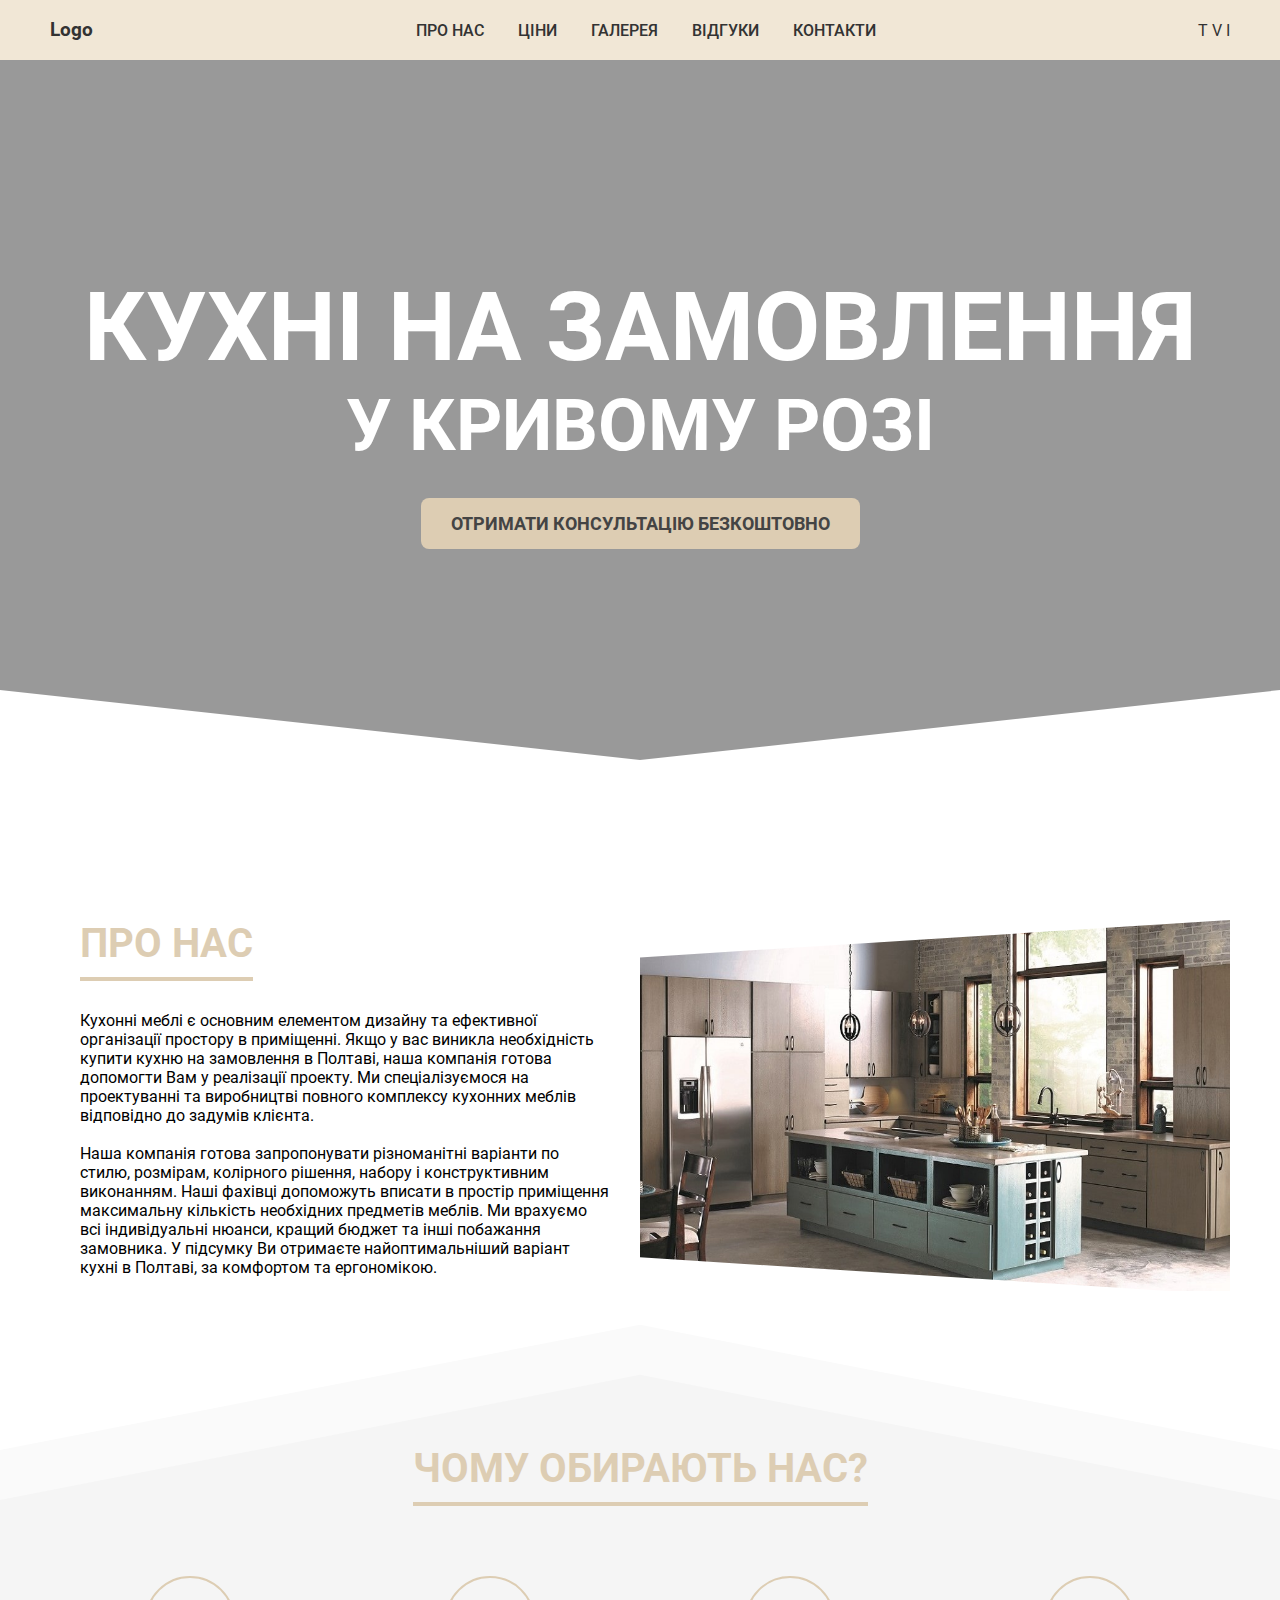
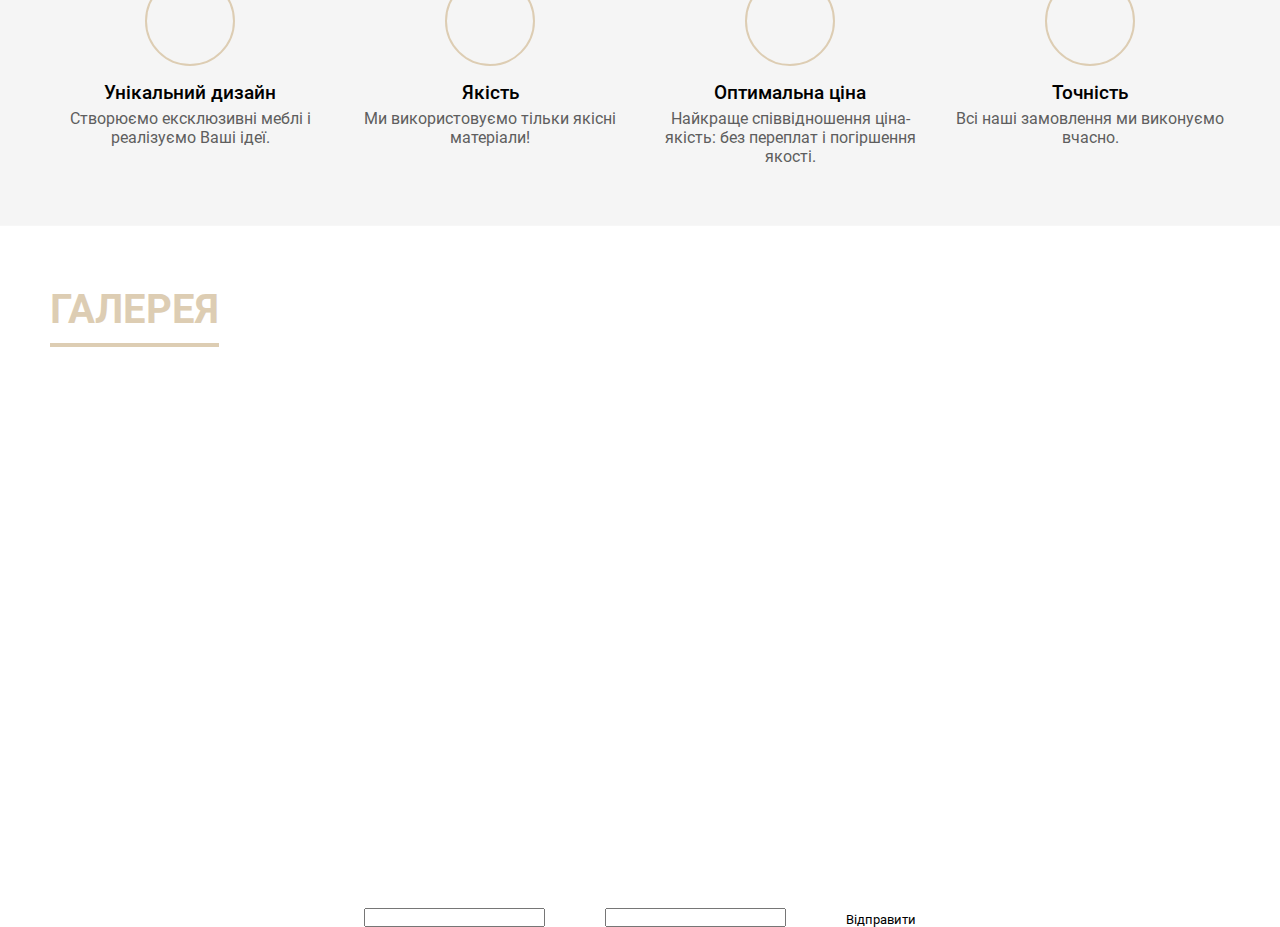
==== index.html @ 41cd9c84 "first commit" ====
<!DOCTYPE html>
<html lang="en">

<head>
    <meta charset="UTF-8">
    <meta name="viewport" content="width=device-width, initial-scale=1.0">
    <title>Кухні на замовлення</title>

    <link rel="stylesheet" href="css/fonts.css">
    <link rel="stylesheet" href="css/icons.css">
    <link rel="stylesheet" href="css/styles.css">
</head>

<body>
    <div class="main-container">

        <div class="bg-wrapper">
            <header class="section-header">
                <div class="container">
                    <a href="#" class="logo">
                        <h3>Logo</h3>
                    </a>

                    <nav class="mobile-menu navigation">
                        <a href="">ПРО НАС</a>
                        <a href="">ЦІНИ</a>
                        <a href="">ГАЛЕРЕЯ</a>
                        <a href="">ВІДГУКИ</a>
                        <a href="">КОНТАКТИ</a>
                    </nav>

                    <nav class="contacts">
                        <a href="">T</a>
                        <a href="">V</a>
                        <a href="">I</a>
                    </nav>

                    <button class="btn btn-mobile-menu">mobile menu</button>
                </div>
            </header>

            <main class="section-main">
                <div class="container">
                    <h1>Кухні на замовлення</h1>
                    <h2>У Кривому Розi</h2>
                    <a href="#" class="btn btn-default">отримати консультацію безкоштовно</a>
                </div>
            </main>
        </div>

        <section class="section-about">
            <div class="container">
                <div class="text-wrapper">
                    <h2 class="title">Про нас</h2>

                    <p> Кухонні меблі є основним елементом дизайну та ефективної організації простору в приміщенні. Якщо
                        у вас виникла необхідність купити кухню на замовлення в Полтаві, наша компанія готова допомогти
                        Вам у реалізації проекту. Ми спеціалізуємося на проектуванні та виробництві повного комплексу
                        кухонних меблів відповідно до задумів клієнта. </p><br>
                    <p>Наша компанія готова запропонувати різноманітні
                        варіанти по стилю, розмірам, колірного рішення, набору і конструктивним виконанням. Наші фахівці
                        допоможуть вписати в простір приміщення максимальну кількість необхідних предметів меблів. Ми
                        врахуємо всі індивідуальні нюанси, кращий бюджет та інші побажання замовника. У підсумку Ви
                        отримаєте найоптимальніший варіант кухні в Полтаві, за комфортом та ергономікою.</p>
                </div>

                <div class="img-wrapper">
                    <img src="img/about.jpg" alt="">
                </div>
            </div>
        </section>

        <section class="section-benefits">
            <div class="container">
                <h2 class="title">Чому обирають нас?</h2>

                <div class="card-wrapper">
                    <div class="card">
                        <div class="img-wrapper"></div>
                        <h3 class="card-title">Унікальний дизайн</h3>
                        <p>Створюємо ексклюзивні меблі і реалізуємо Ваші ідеї.</p>
                    </div>

                    <div class="card">
                        <div class="img-wrapper"></div>
                        <h3 class="card-title">Якість</h3>
                        <p>Ми використовуємо тільки якісні матеріали!</p>
                    </div>

                    <div class="card">
                        <div class="img-wrapper"></div>
                        <h3 class="card-title">Оптимальна ціна</h3>
                        <p>Найкраще співвідношення ціна-якість: без переплат і погіршення якості.</p>
                    </div>

                    <div class="card">
                        <div class="img-wrapper"></div>
                        <h3 class="card-title">Точність</h3>
                        <p>Всі наші замовлення ми виконуємо вчасно.</p>
                    </div>
                </div>
            </div>
        </section>

        <section class="section-gallery">
            <div class="container">
                <h2 class="title">Галерея</h2>

                <div class="card-wrapper">
                    <div class="card img-wrapper"></div>

                    <div class="card img-wrapper"></div>

                    <div class="card img-wrapper"></div>

                    <div class="card img-wrapper"></div>

                    <div class="card img-wrapper"></div>

                    <div class="card img-wrapper"></div>

                    <div class="card img-wrapper"></div>

                    <div class="card img-wrapper"></div>
                </div>
            </div>
        </section>

        <section class="section-forms">
            <div class="container">
                <form class="form-wrapepr">
                    <div class="input-wrapper">
                        <input type="text">
                    </div>

                    <div class="input-wrapper">
                        <input type="text">
                    </div>

                    <button class="btn" type="submit">Вiдправити</button>
                </form>
            </div>
        </section>
    </div>

    <script src="js/mobile-menu.js"></script>
</body>

</html>
---- css/fonts.css ----
@font-face {
    font-family: 'Roboto';
    src: url(../fonts/roboto/Roboto-Bold.ttf);
    font-weight: bold;
}

@font-face {
    font-family: 'Roboto';
    src: url(../fonts/roboto/Roboto-Medium.ttf);
    font-weight: 600;
}

@font-face {
    font-family: 'Roboto';
    src: url(../fonts/roboto/Roboto-Regular.ttf);
}


@font-face {
    font-family: 'Roboto';
    src: url(../fonts/roboto/Roboto-Light.ttf);
    font-weight: 300;
}
---- css/styles.css ----
* {
    margin: 0;
    padding: 0;
    box-sizing: border-box;
    font-family: Roboto;
}

/********************
* Start: Default Styles
********************/
body {
    /* background: #ddcdb3; */
}

.btn {
    border: 0;
    background: transparent;
    outline: none;
    cursor: pointer;
    transition: 0.3s;
}

a {
    display: inline-block;
    text-decoration: none;
    color: #333;
}

.btn:hover {
    opacity: 0.8;
}

li {
    list-style: none;
}

.img-wrapper img {
    width: 100%;
}

.container {
    max-width: 1400px;
    margin: 0 auto;
    padding: 0 50px;
}

.title {
    font-size: 2.5rem;
    display: block;
    color: #ddcdb3;
    padding-bottom: 10px;
    text-transform: uppercase;
    border-bottom: 4px solid #ddcdb3;
    margin-bottom: 30px;
    width: fit-content;
}

.bg-wrapper {
    background: url(../img/bg-main.jpg) top no-repeat;
    background-size: cover;

    clip-path: polygon(0% 90%, 0% 0%, 100% 0%, 100% 90%, 50% 100%);
    padding-bottom: 70px;
}

.btn-default {
    padding: 15px 30px;
    border-radius: 8px;
    font-size: 18px;
    text-transform: uppercase;
    background: #ddcdb3;
    font-weight: bold;
    color: #444;
}

/********************
* End: Default Styles
********************/

/********************
* Start: Section Header
********************/

.section-header .container {
    display: flex;
    align-items: center;
    justify-content: space-between;
    background: rgb(240, 228, 209, 0.9);
    min-height: 60px;
}


.section-header .navigation a {
    position: relative;
    font-weight: 600;
    margin: 0 15px;
}

.section-header .navigation a::after {
    content: '';
    display: block;
    position: absolute;
    width: 0;
    height: 2px;
    background: #000;
    left: 0;
    bottom: -6px;
    transition: 0.25s;
}

.section-header .navigation a:hover::after {
    width: 100%;
}

.section-header .btn-mobile-menu {
    display: none;
}

/********************
* End: Section Header
********************/

/********************
* Start: Section Main
********************/

.section-main .container {
    min-height: 700px;
    background: rgba(0, 0, 0, 0.4);
    clip-path: polygon(0% 90%, 0% 0%, 100% 0%, 100% 90%, 50% 100%);
    display: flex;
    align-items: center;
    justify-content: center;
    flex-direction: column;
}

.section-main h1 {
    text-transform: uppercase;
    font-size: 6rem;
    color: #fff;
}

.section-main h2 {
    font-size: 4.5rem;
    color: #fff;
    text-transform: uppercase;
}

.section-main .btn-default {
    margin-top: 30px;
}

/********************
* End: Section Main
********************/

/********************
* Start: Section About
********************/

.section-about .container {
    display: flex;
    margin-top: 60px;
    padding-top: 30px;
    padding-bottom: 30px;
}

.section-about .text-wrapper {
    padding: 0 30px;
    flex: 1 50%;
}

.section-about .img-wrapper {
    flex: 1 50%;
    clip-path: polygon(0% 10%, 0% 10%, 100% 0%, 100% 0%, 100% 100%, 100% 100%, 0% 90%, 0% 100%);
}

/********************
* End: Section About
********************/

/********************
* Start: Section Benefits
********************/

.section-benefits {
    padding: 120px 0 60px;
    background: #fafafa;

    position: relative;
    clip-path: polygon(0% 100%, 0% 25%, 50% 0%, 100% 25%, 100% 100%);
}

.section-benefits::before {
    content: '';
    position: absolute;
    bottom: 0;
    left: 0;
    width: 100%;
    height: 100%;
    display: block;
    clip-path: polygon(0% 100%, 0% 35%, 50% 10%, 100% 35%, 100% 100%);
    background: #f5f5f5;
}

.section-benefits .container {
    position: relative;
}


.section-benefits .title {
    margin-left: auto;
    margin-right: auto;
}

.section-benefits .card-wrapper {
    display: flex;
    justify-content: space-between;
    text-align: center;
}

.section-benefits .card-wrapper .card {
    max-width: 280px;
    margin-top: 40px;
}

.section-benefits .card-wrapper .img-wrapper {
    width: 90px;
    height: 90px;
    border-radius: 100%;
    border: 2px solid #ddcdb3;
    margin-left: auto;
    margin-right: auto;
}

.section-benefits .card-wrapper .card-title {
    width: 100%;
    margin: 15px 0 5px;
    font-weight: 600;
    font-size: 19px;
}

.section-benefits .card-wrapper p {
    color: #5e5e5e;
}

/********************
* End: Section Benefits
********************/

/********************
* Start: Section Gallery
********************/

.section-gallery .card-wrapper {
    display: grid;
    grid-template-columns: 1fr 1fr 1fr 1fr;
    gap: 10px;
}

.section-gallery .container {
    padding-top: 60px;
    padding-bottom: 60px;
}

.section-gallery .card-wrapper .img-wrapper {
    height: 230px;
    background: #ddd;
    background: url(https://beepeers.com/assets/images/commerces/default-image.jpg) no-repeat center;
    background-size: cover;
}

.section-gallery .card-wrapper .card:hover {
    cursor: pointer;
    box-shadow: 0px 0px 3px #ddcdb3;
}

/********************
* End: Section Gallery
********************/

/********************
* Start: Section Form
********************/

.section-forms .form-wrapepr {
    display: flex;
    align-items: flex-end;
    justify-content: center;
    gap: 60px;
}

/********************
* End: Section Form
********************/
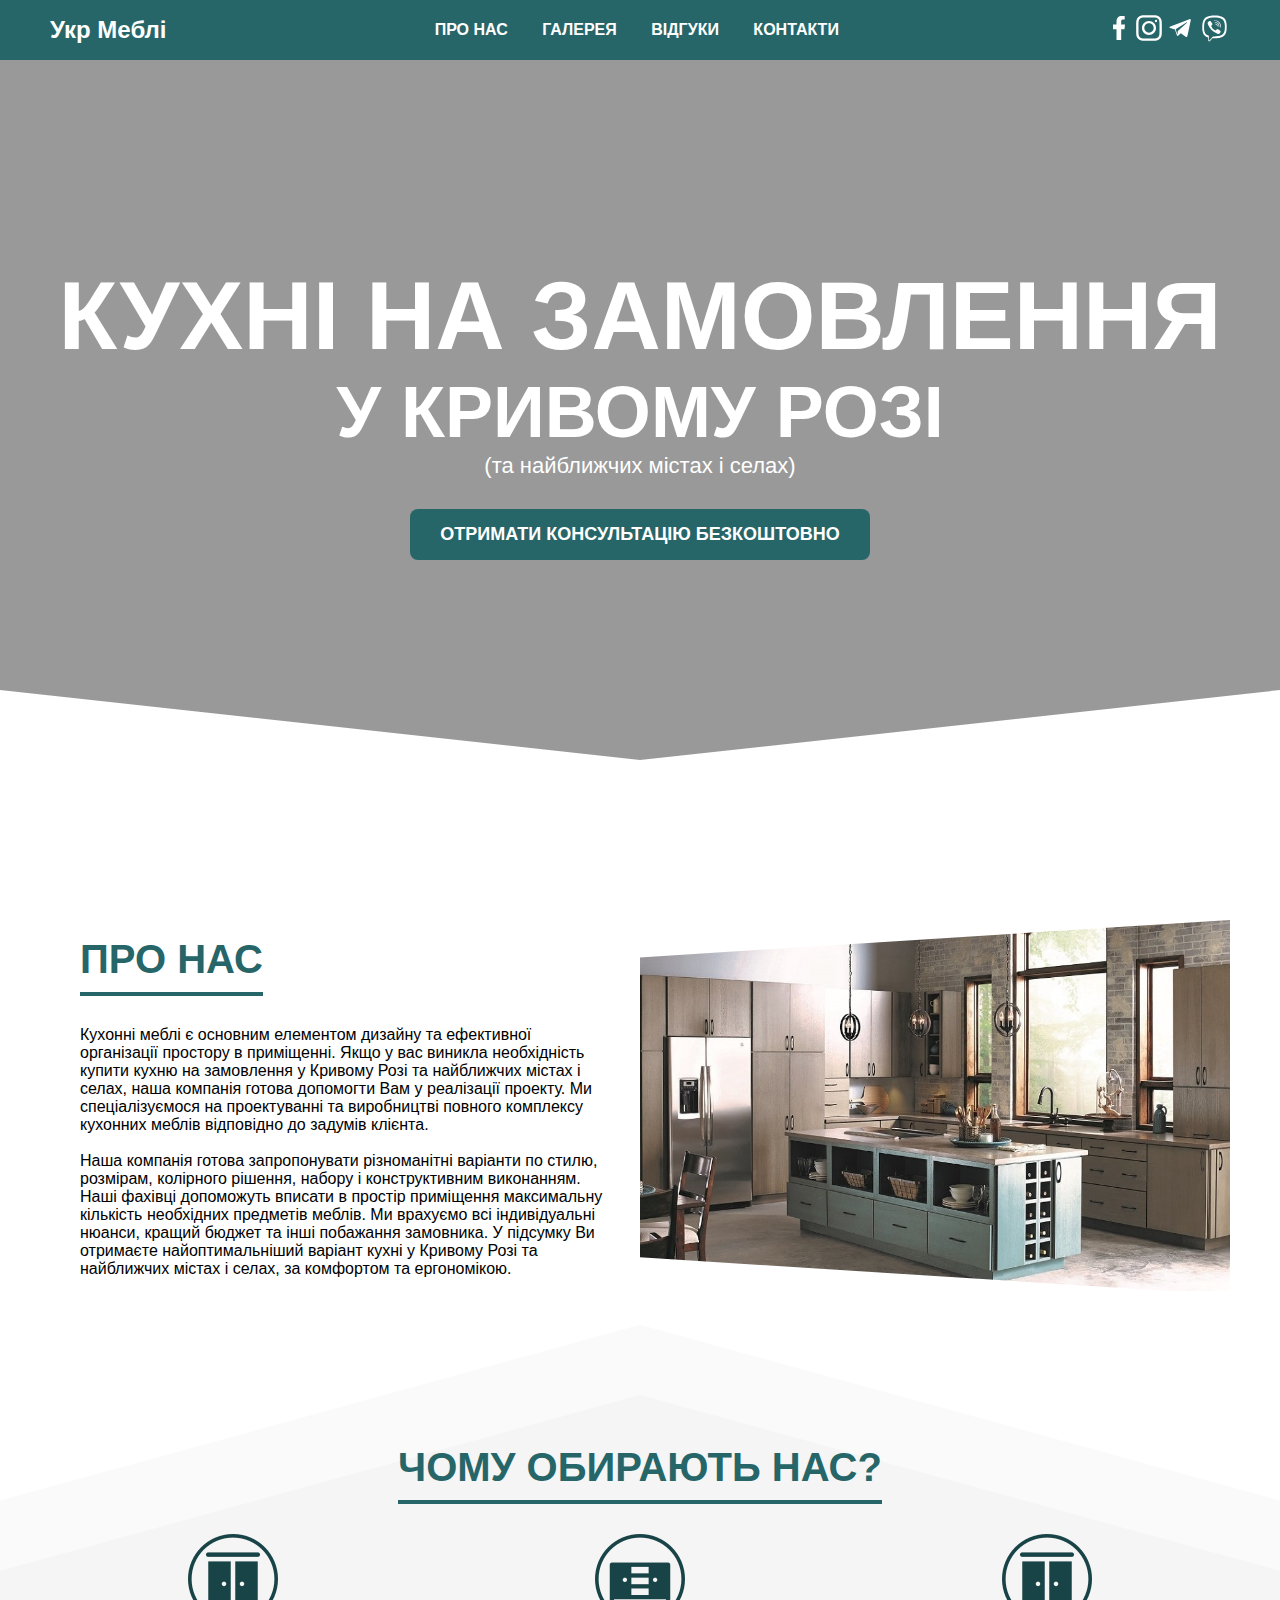
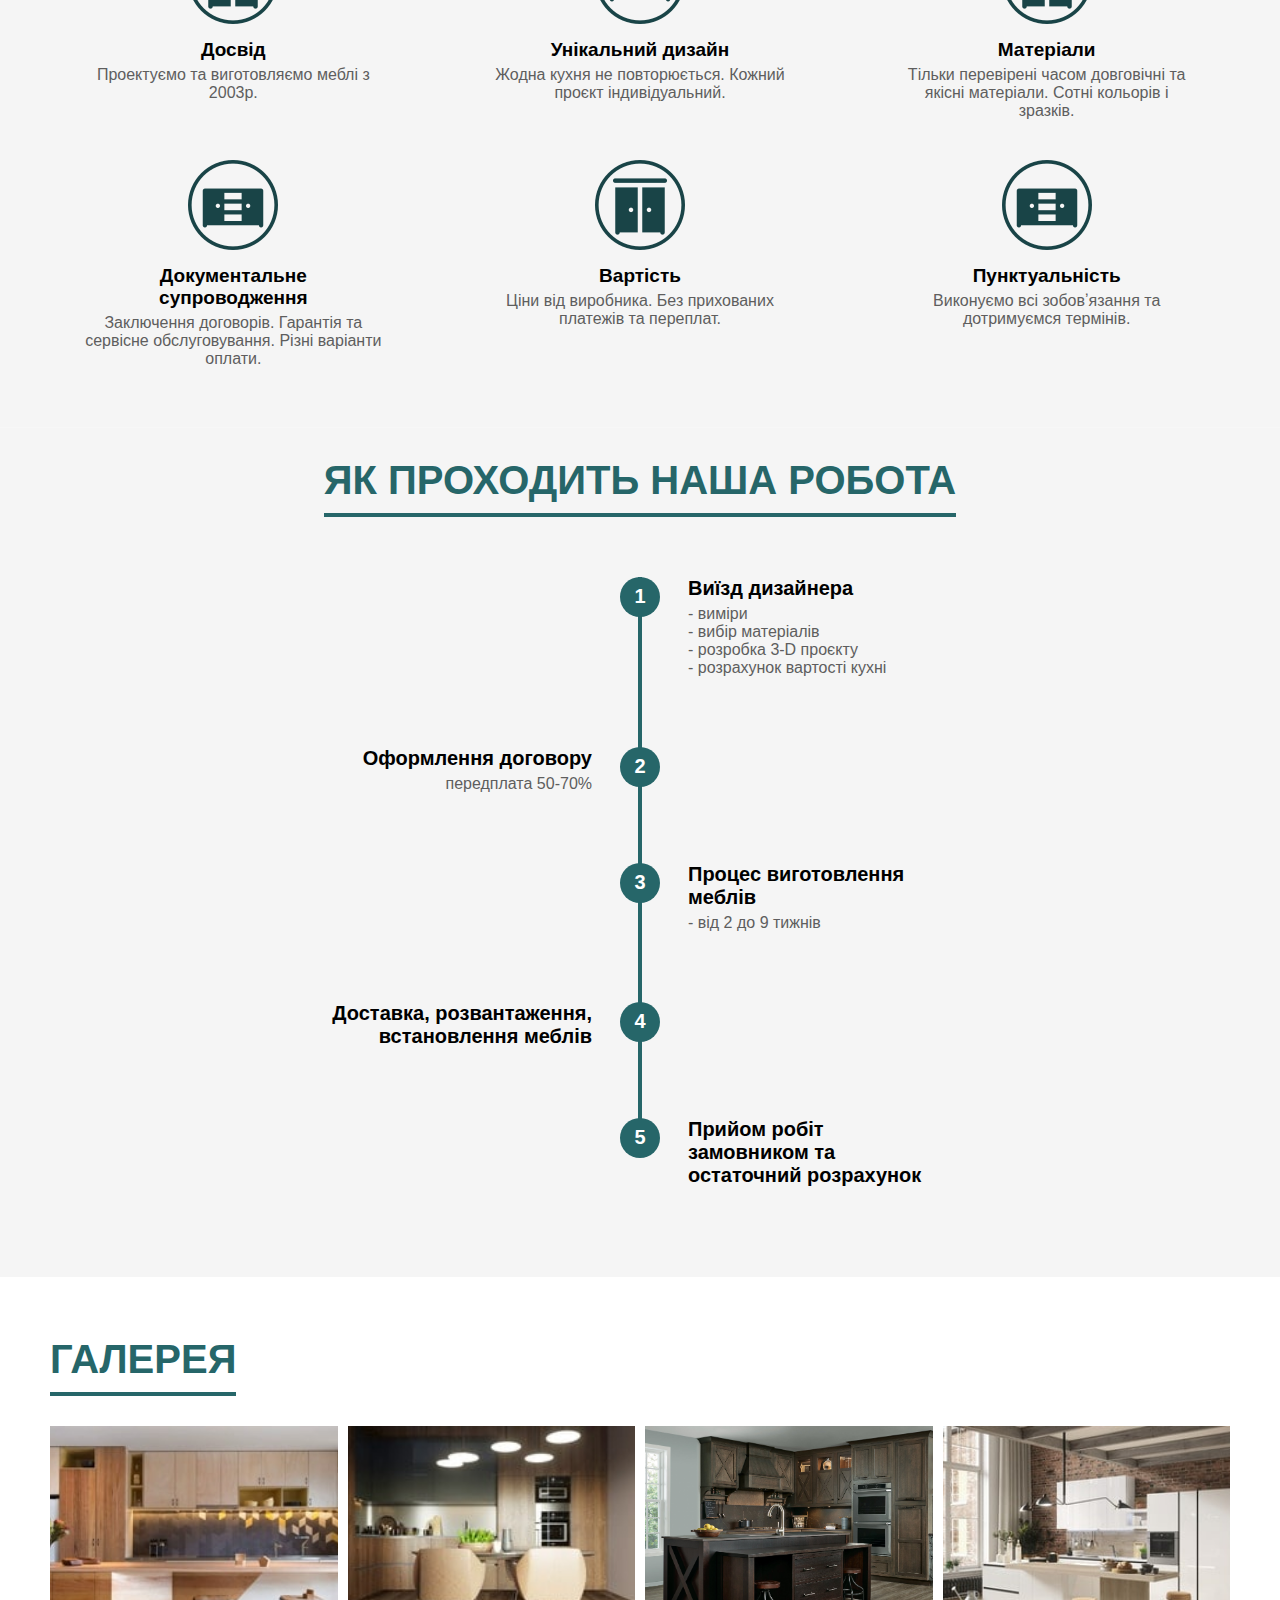
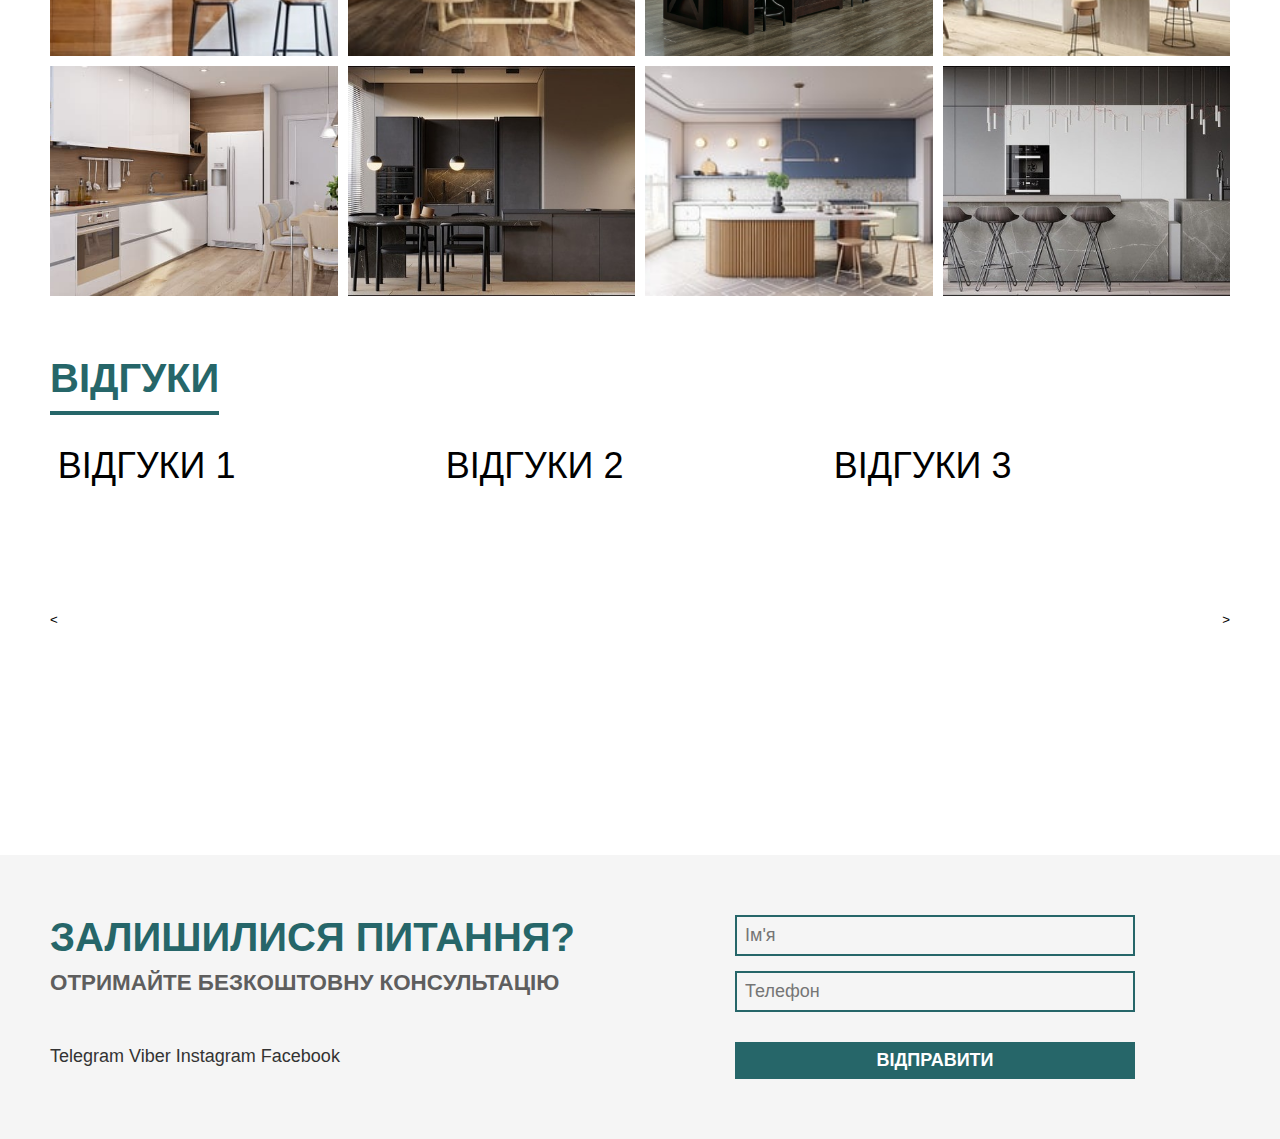
==== commit 2a0c3993: "save" ====
--- a/index.html
+++ b/index.html
@@ -9,7 +9,7 @@
     <link rel="stylesheet" href="css/fonts.css">
     <link rel="stylesheet" href="css/icons.css">
     <link rel="stylesheet" href="css/styles.css">
-</head>
+    <link rel="stylesheet" href="lib/gallery-slider/css/style.css">
 
 <body>
     <div class="main-container">
@@ -17,22 +17,23 @@
         <div class="bg-wrapper">
             <header class="section-header">
                 <div class="container">
-                    <a href="#" class="logo">
-                        <h3>Logo</h3>
+                    <a href="#" class="logo img-wrapper">
+                        <!--<img src="logo.png" alt=""> -->
+                        <h2>Укр Mеблі</h2>
                     </a>
 
                     <nav class="mobile-menu navigation">
-                        <a href="">ПРО НАС</a>
-                        <a href="">ЦІНИ</a>
-                        <a href="">ГАЛЕРЕЯ</a>
-                        <a href="">ВІДГУКИ</a>
-                        <a href="">КОНТАКТИ</a>
+                        <a href="#about">ПРО НАС</a>
+                        <a href="#gallery">ГАЛЕРЕЯ</a>
+                        <a href="#reviews">ВІДГУКИ</a>
+                        <a href="#forms">КОНТАКТИ</a>
                     </nav>
 
                     <nav class="contacts">
-                        <a href="">T</a>
-                        <a href="">V</a>
-                        <a href="">I</a>
+                        <a href=""><img class="icon facabook" src="img/icons/facebook-white.svg" alt=""></a>
+                        <a href=""><img class="icon" src="img/icons/instagram-white.svg" alt=""></a>
+                        <a href=""><img class="icon" src="img/icons/telegram-white.svg" alt=""></a>
+                        <a href=""><img class="icon viber" src="img/icons/viber-white.svg" alt=""></a>
                     </nav>
 
                     <button class="btn btn-mobile-menu">mobile menu</button>
@@ -43,25 +44,28 @@
                 <div class="container">
                     <h1>Кухні на замовлення</h1>
                     <h2>У Кривому Розi</h2>
-                    <a href="#" class="btn btn-default">отримати консультацію безкоштовно</a>
+                    <p>(та найближчих містах і селах)</p>
+                    <a href="#forms" class="btn btn-default">отримати консультацію безкоштовно</a>
                 </div>
             </main>
         </div>
 
-        <section class="section-about">
+        <section class="section-about" id="about">
             <div class="container">
                 <div class="text-wrapper">
                     <h2 class="title">Про нас</h2>
 
                     <p> Кухонні меблі є основним елементом дизайну та ефективної організації простору в приміщенні. Якщо
-                        у вас виникла необхідність купити кухню на замовлення в Полтаві, наша компанія готова допомогти
+                        у вас виникла необхідність купити кухню на замовлення у Кривому Розі та найближчих містах і
+                        селах, наша компанія готова допомогти
                         Вам у реалізації проекту. Ми спеціалізуємося на проектуванні та виробництві повного комплексу
                         кухонних меблів відповідно до задумів клієнта. </p><br>
                     <p>Наша компанія готова запропонувати різноманітні
                         варіанти по стилю, розмірам, колірного рішення, набору і конструктивним виконанням. Наші фахівці
                         допоможуть вписати в простір приміщення максимальну кількість необхідних предметів меблів. Ми
                         врахуємо всі індивідуальні нюанси, кращий бюджет та інші побажання замовника. У підсумку Ви
-                        отримаєте найоптимальніший варіант кухні в Полтаві, за комфортом та ергономікою.</p>
+                        отримаєте найоптимальніший варіант кухні у Кривому Розі та найближчих містах і селах, за
+                        комфортом та ергономікою.</p>
                 </div>
 
                 <div class="img-wrapper">
@@ -76,74 +80,189 @@
 
                 <div class="card-wrapper">
                     <div class="card">
-                        <div class="img-wrapper"></div>
+                        <div class="img-wrapper">
+                            <img src="img/icons/item_1.png" alt="">
+                        </div>
+                        <h3 class="card-title">Досвід</h3>
+                        <p>Проектуємо та виготовляємо меблі з 2003р.</p>
+                    </div>
+                    <div class="card">
+                        <div class="img-wrapper">
+                            <img src="img/icons/item_2.png" alt="">
+                        </div>
                         <h3 class="card-title">Унікальний дизайн</h3>
-                        <p>Створюємо ексклюзивні меблі і реалізуємо Ваші ідеї.</p>
-                    </div>
-
-                    <div class="card">
-                        <div class="img-wrapper"></div>
-                        <h3 class="card-title">Якість</h3>
-                        <p>Ми використовуємо тільки якісні матеріали!</p>
-                    </div>
-
-                    <div class="card">
-                        <div class="img-wrapper"></div>
-                        <h3 class="card-title">Оптимальна ціна</h3>
-                        <p>Найкраще співвідношення ціна-якість: без переплат і погіршення якості.</p>
-                    </div>
-
-                    <div class="card">
-                        <div class="img-wrapper"></div>
-                        <h3 class="card-title">Точність</h3>
-                        <p>Всі наші замовлення ми виконуємо вчасно.</p>
-                    </div>
-                </div>
-            </div>
-        </section>
-
-        <section class="section-gallery">
+                        <p>Жодна кухня не повторюється. Кожний проєкт індивідуальний.</p>
+                    </div>
+
+                    <div class="card">
+                        <div class="img-wrapper">
+                            <img src="img/icons/item_1.png" alt="">
+                        </div>
+                        <h3 class="card-title">Матеріали</h3>
+                        <p>Тільки перевірені часом довговічні та якісні матеріали.
+                            Сотні кольорів і зразків.</p>
+                    </div>
+
+                    <div class="card">
+                        <div class="img-wrapper">
+                            <img src="img/icons/item_2.png" alt="">
+                        </div>
+                        <h3 class="card-title">Документальне супроводження </h3>
+                        <p>Заключення договорів. Гарантія та сервісне обслуговування.
+                            Різні варіанти оплати.</p>
+                    </div>
+
+                    <div class="card">
+                        <div class="img-wrapper">
+                            <img src="img/icons/item_1.png" alt="">
+                        </div>
+                        <h3 class="card-title">Вартість</h3>
+                        <p>Ціни від виробника. Без прихованих платежів та переплат.</p>
+                    </div>
+
+                    <div class="card">
+                        <div class="img-wrapper">
+                            <img src="img/icons/item_3.png" alt="">
+                        </div>
+                        <h3 class="card-title">Пунктуальність</h3>
+                        <p>Виконуємо всі зобовʼязання та дотримуємся термінів.</p>
+                    </div>
+                </div>
+            </div>
+        </section>
+
+        <section class="section-roadmap">
+            <div class="container">
+                <h2 class="title">Як проходить наша робота</h2>
+
+                <ul class="roadmap-wrapper">
+                    <li class="item" data-count="1">
+                        <b>Виїзд дизайнера</b>
+                        <p> - виміри<br>
+                            - вибір матеріалів<br>
+                            - розробка 3-D проєкту<br>
+                            - розрахунок вартості кухні
+                        </p>
+                    </li>
+
+                    <li class="item" data-count="2">
+                        <b>Оформлення договору</b>
+                        <p>передплата 50-70%</p>
+                    </li>
+
+                    <li class="item" data-count="3">
+                        <b>Процес виготовлення меблів</b>
+                        <p>- від 2 до 9 тижнів </p>
+                    </li>
+
+                    <li class="item" data-count="4">
+                        <b>Доставка, розвантаження, встановлення меблів</b>
+                    </li>
+
+                    <li class="item" data-count="5">
+                        <b>Прийом робіт замовником та остаточний розрахунок</b>
+                    </li>
+                </ul>
+            </div>
+        </section>
+
+        <section class="section-gallery" id="gallery">
             <div class="container">
                 <h2 class="title">Галерея</h2>
 
                 <div class="card-wrapper">
-                    <div class="card img-wrapper"></div>
-
-                    <div class="card img-wrapper"></div>
-
-                    <div class="card img-wrapper"></div>
-
-                    <div class="card img-wrapper"></div>
-
-                    <div class="card img-wrapper"></div>
-
-                    <div class="card img-wrapper"></div>
-
-                    <div class="card img-wrapper"></div>
-
-                    <div class="card img-wrapper"></div>
-                </div>
-            </div>
-        </section>
-
-        <section class="section-forms">
-            <div class="container">
-                <form class="form-wrapepr">
-                    <div class="input-wrapper">
-                        <input type="text">
-                    </div>
-
-                    <div class="input-wrapper">
-                        <input type="text">
-                    </div>
-
-                    <button class="btn" type="submit">Вiдправити</button>
-                </form>
+                    <div style="background: url(img/gallery/1.jpg) center no-repeat; background-size:cover;"
+                        class="card img-wrapper">
+                    </div>
+
+                    <div style="background: url(img/gallery/2.jpg) center no-repeat; background-size:cover;"
+                        class="card img-wrapper">
+                    </div>
+
+                    <div style="background: url(img/gallery/3.jpg) center no-repeat; background-size:cover;"
+                        class="card img-wrapper">
+                    </div>
+
+                    <div style="background: url(img/gallery/4.jpg) center no-repeat; background-size:cover;"
+                        class="card img-wrapper">
+                    </div>
+
+                    <div style="background: url(img/gallery/5.jpg) center no-repeat; background-size:cover;"
+                        class="card img-wrapper">
+                    </div>
+
+                    <div style="background: url(img/gallery/6.jpg) center no-repeat; background-size:cover;"
+                        class="card img-wrapper">
+                    </div>
+
+                    <div style="background: url(img/gallery/7.jpg) center no-repeat; background-size:cover;"
+                        class="card img-wrapper">
+                    </div>
+
+                    <div style="background: url(img/gallery/8.jpg) center no-repeat; background-size:cover;"
+                        class="card img-wrapper">
+                    </div>
+
+                </div>
+            </div>
+        </section>
+
+        <section class="section-reviews" id="reviews">
+            <div class="container">
+                <h2 class="title">ВІДГУКИ</h2>
+
+                <section class="slider-wrapper" id="slider_1">
+                    <button class="btn btn-left">&lt;</button>
+                    <div class="slider-body">
+                        <div class="slider-item">ВІДГУКИ 1</div>
+                        <div class="slider-item">ВІДГУКИ 2</div>
+                        <div class="slider-item">ВІДГУКИ 3</div>
+                        <div class="slider-item">ВІДГУКИ 4</div>
+                        <div class="slider-item">ВІДГУКИ 5</div>
+                        <div class="slider-item">ВІДГУКИ 6</div>
+                        <div class="slider-item">ВІДГУКИ 7</div>
+                        <div class="slider-item">ВІДГУКИ 8</div>
+                        <div class="slider-item">ВІДГУКИ 9</div>
+                        <div class="slider-item">ВІДГУКИ 10</div>
+                    </div>
+                    <button class="btn btn-right">&gt;</button>
+                </section>
+            </div>
+        </section>
+
+        <section class="section-forms" id="forms">
+            <div class="container">
+                <div class="content-wrapper">
+                    <h2 class="title">ЗАЛИШИЛИСЯ ПИТАННЯ?</h2>
+                    <p class="description">Отримайте безкоштовну консультацію</p>
+
+                    <nav class="social-media">
+                        <a href="#">Telegram</a>
+                        <a href="#">Viber</a>
+                        <a href="#">Instagram</a>
+                        <a href="#">Facebook</a>
+                    </nav>
+                </div>
+
+                <div class="form-wrapepr">
+                    <form>
+                        <div class="input-wrapper">
+                            <input type="text" placeholder="Ім'я">
+                        </div>
+
+                        <div class="input-wrapper">
+                            <input type="text" placeholder="Телефон">
+                        </div>
+
+                        <button class="btn btn-default" type="submit">Відправити</button>
+                    </form>
+                </div>
             </div>
         </section>
     </div>
 
     <script src="js/mobile-menu.js"></script>
+    <script src="lib/gallery-slider/js/main.js"></script>
 </body>
 
 </html>
--- a/css/icons.css
+++ b/css/icons.css
@@ -0,0 +1,14 @@
+.icon {
+    width: 28px;
+    height: 28px;
+}
+
+.viber {
+    width: 31px;
+    height: 31px;
+}
+
+.facabook {
+    width: 24px;
+    height: 24px;
+}
--- a/css/styles.css
+++ b/css/styles.css
@@ -1,15 +1,23 @@
+:root {
+    --main-bg: #266669;
+    --secondary-bg: #fff;
+    --primary-color: #266669;
+    --secondary-color: #fff;
+}
+
 * {
     margin: 0;
     padding: 0;
     box-sizing: border-box;
     font-family: Roboto;
+    scroll-behavior: smooth;
 }
 
 /********************
 * Start: Default Styles
 ********************/
 body {
-    /* background: #ddcdb3; */
+    /* background: var(--main-color); */
 }
 
 .btn {
@@ -20,6 +28,12 @@
     transition: 0.3s;
 }
 
+input {
+    border: 0;
+    background: transparent;
+    outline: none;
+}
+
 a {
     display: inline-block;
     text-decoration: none;
@@ -47,10 +61,10 @@
 .title {
     font-size: 2.5rem;
     display: block;
-    color: #ddcdb3;
+    color: var(--primary-color);
     padding-bottom: 10px;
     text-transform: uppercase;
-    border-bottom: 4px solid #ddcdb3;
+    border-bottom: 4px solid var(--main-bg);
     margin-bottom: 30px;
     width: fit-content;
 }
@@ -68,9 +82,9 @@
     border-radius: 8px;
     font-size: 18px;
     text-transform: uppercase;
-    background: #ddcdb3;
+    background: var(--main-bg);
     font-weight: bold;
-    color: #444;
+    color: var(--secondary-color);
 }
 
 /********************
@@ -85,15 +99,20 @@
     display: flex;
     align-items: center;
     justify-content: space-between;
-    background: rgb(240, 228, 209, 0.9);
+    background: var(--main-bg);
     min-height: 60px;
 }
 
+.section-header .logo {
+    max-width: 130px;
+    color: #fff;
+}
 
 .section-header .navigation a {
     position: relative;
     font-weight: 600;
     margin: 0 15px;
+    color: var(--secondary-color);
 }
 
 .section-header .navigation a::after {
@@ -102,7 +121,7 @@
     position: absolute;
     width: 0;
     height: 2px;
-    background: #000;
+    background: var(--secondary-bg);
     left: 0;
     bottom: -6px;
     transition: 0.25s;
@@ -114,6 +133,12 @@
 
 .section-header .btn-mobile-menu {
     display: none;
+}
+
+.section-header .contacts {
+    display: flex;
+    align-items: center;
+    gap: 4px;
 }
 
 /********************
@@ -146,9 +171,17 @@
     text-transform: uppercase;
 }
 
+.section-main p {
+    font-size: 22px;
+    color: #fff;
+}
+
+
 .section-main .btn-default {
     margin-top: 30px;
 }
+
+
 
 /********************
 * End: Section Main
@@ -163,6 +196,7 @@
     margin-top: 60px;
     padding-top: 30px;
     padding-bottom: 30px;
+    align-items: center;
 }
 
 .section-about .text-wrapper {
@@ -174,6 +208,32 @@
     flex: 1 50%;
     clip-path: polygon(0% 10%, 0% 10%, 100% 0%, 100% 0%, 100% 100%, 100% 100%, 0% 90%, 0% 100%);
 }
+
+.section-about ul li {
+    margin-top: 15px;
+    position: relative;
+    margin-left: 15px;
+    padding-left: 15px;
+}
+
+.section-about ul li::after {
+    content: '';
+    display: block;
+    width: 10px;
+    height: 10px;
+    border-radius: 100%;
+    background: var(--main-bg);
+    position: absolute;
+    left: -15px;
+    top: calc(10px);
+}
+
+
+.section-about ul li b {
+    display: block;
+    font-size: 20px;
+}
+
 
 /********************
 * End: Section About
@@ -214,21 +274,23 @@
 }
 
 .section-benefits .card-wrapper {
-    display: flex;
-    justify-content: space-between;
+    display: grid;
+    grid-template-columns: repeat(3, 1fr);
+    gap: 40px;
+}
+
+.section-benefits .card-wrapper .card {
+    max-width: 300px;
     text-align: center;
-}
-
-.section-benefits .card-wrapper .card {
-    max-width: 280px;
-    margin-top: 40px;
+    margin-left: auto;
+    margin-right: auto;
 }
 
 .section-benefits .card-wrapper .img-wrapper {
     width: 90px;
     height: 90px;
     border-radius: 100%;
-    border: 2px solid #ddcdb3;
+    /* border: 2px solid var(--main-bg); */
     margin-left: auto;
     margin-right: auto;
 }
@@ -246,6 +308,99 @@
 
 /********************
 * End: Section Benefits
+********************/
+
+/********************
+* Start: Section Roadmap
+********************/
+
+.section-roadmap {
+    background: #f5f5f5;
+    padding-top: 30px;
+    padding-bottom: 30px;
+}
+
+.section-roadmap .title {
+    margin-left: auto;
+    margin-right: auto;
+}
+
+.roadmap-wrapper {
+    margin: 60px auto;
+    max-width: 716px;
+    position: relative;
+}
+
+.roadmap-wrapper::after {
+    content: '';
+    position: absolute;
+    top: 0;
+    left: calc(50% - 2px);
+
+    display: block;
+    height: 95%;
+    width: 4px;
+    background: var(--main-bg);
+}
+
+.roadmap-wrapper .item {
+    max-width: 360px;
+    text-align: right;
+    padding-right: 50px;
+    position: relative;
+    margin-bottom: 70px;
+    cursor: pointer;
+}
+
+.roadmap-wrapper .item:last-child {
+    margin-bottom: 0;
+}
+
+.roadmap-wrapper .item b {
+    margin-bottom: 5px;
+    display: block;
+    font-size: 20px;
+}
+
+.roadmap-wrapper .item p {
+    color: #5e5e5e;
+}
+
+.roadmap-wrapper .item::after {
+    content: attr(data-count);
+    width: 40px;
+    height: 40px;
+    position: absolute;
+    z-index: 1;
+    top: 0;
+    right: -18px;
+    display: flex;
+    align-items: center;
+    justify-content: center;
+    font-weight: bold;
+    background: var(--main-bg);
+    font-size: 20px;
+    color: var(--secondary-color);
+    border-radius: 100%;
+    transition: 0.25s;
+}
+
+.roadmap-wrapper .item:hover::after {
+    box-shadow: 0px 0px 10px var(--main-bg);
+}
+
+.roadmap-wrapper .item:nth-child(odd) {
+    margin-left: auto;
+    text-align: left;
+    padding-left: 50px;
+}
+
+.roadmap-wrapper .item:nth-child(odd)::after {
+    left: -18px;
+}
+
+/********************
+* End: Section Roadmap
 ********************/
 
 /********************
@@ -272,7 +427,7 @@
 
 .section-gallery .card-wrapper .card:hover {
     cursor: pointer;
-    box-shadow: 0px 0px 3px #ddcdb3;
+    box-shadow: 0px 0px 3px var(--main-bg);
 }
 
 /********************
@@ -280,14 +435,81 @@
 ********************/
 
 /********************
+* Start: Section Reviews
+********************/
+
+.section-reviews {
+    padding-bottom: 60px;
+}
+
+/********************
+* End: Section Reviews
+********************/
+
+/********************
 * Start: Section Form
 ********************/
+.section-forms {
+    background: #f5f5f5;
+}
+
+.section-forms .container {
+    display: flex;
+    padding-top: 60px;
+    padding-bottom: 60px;
+}
+
+.section-forms .title {
+    border: 0;
+    font-size: 2.5rem;
+    margin-bottom: 0;
+}
+
+.section-forms .description {
+    font-size: 1.4rem;
+    text-transform: uppercase;
+    color: #5e5e5e;
+    font-weight: bold;
+}
+
+.section-forms .btn-default {
+    width: 100%;
+    padding: 8px 0;
+    border-radius: 0;
+    margin-top: 15px;
+}
 
 .section-forms .form-wrapepr {
-    display: flex;
-    align-items: flex-end;
+    flex: 1 100%;
+    display: flex;
     justify-content: center;
-    gap: 60px;
+    align-items: center;
+    flex-direction: column;
+}
+
+.form-wrapepr form {
+    max-width: 400px;
+    width: 100%;
+}
+
+.form-wrapepr .input-wrapper {
+    margin-bottom: 15px;
+}
+
+.input-wrapper input {
+    width: 100%;
+    font-size: 18px;
+    padding: 0.5rem;
+    border: 2px solid var(--main-bg);
+}
+
+.section-forms .content-wrapper {
+    flex: 1 100%;
+}
+
+.section-forms .social-media {
+    margin-top: 50px;
+    font-size: 18px;
 }
 
 /********************
--- a/lib/gallery-slider/css/style.css
+++ b/lib/gallery-slider/css/style.css
@@ -0,0 +1,30 @@
+* {
+    margin: 0;
+    padding: 0;
+    box-sizing: border-box;
+    scroll-behavior: smooth;
+
+    font-family: Arial, Helvetica, sans-serif;
+}
+
+.slider-wrapper {
+    display: flex;
+    width: 100%;
+}
+
+.slider-wrapper .btn {
+    position: relative;
+    z-index: 100;
+}
+
+.slider-wrapper .slider-body {
+    display: flex;
+    width: 100%;
+    transition: 0.25s;
+    overflow: hidden;
+}
+
+.slider-wrapper .slider-body .slider-item {
+    height: 350px;
+    font-size: 36px;
+}
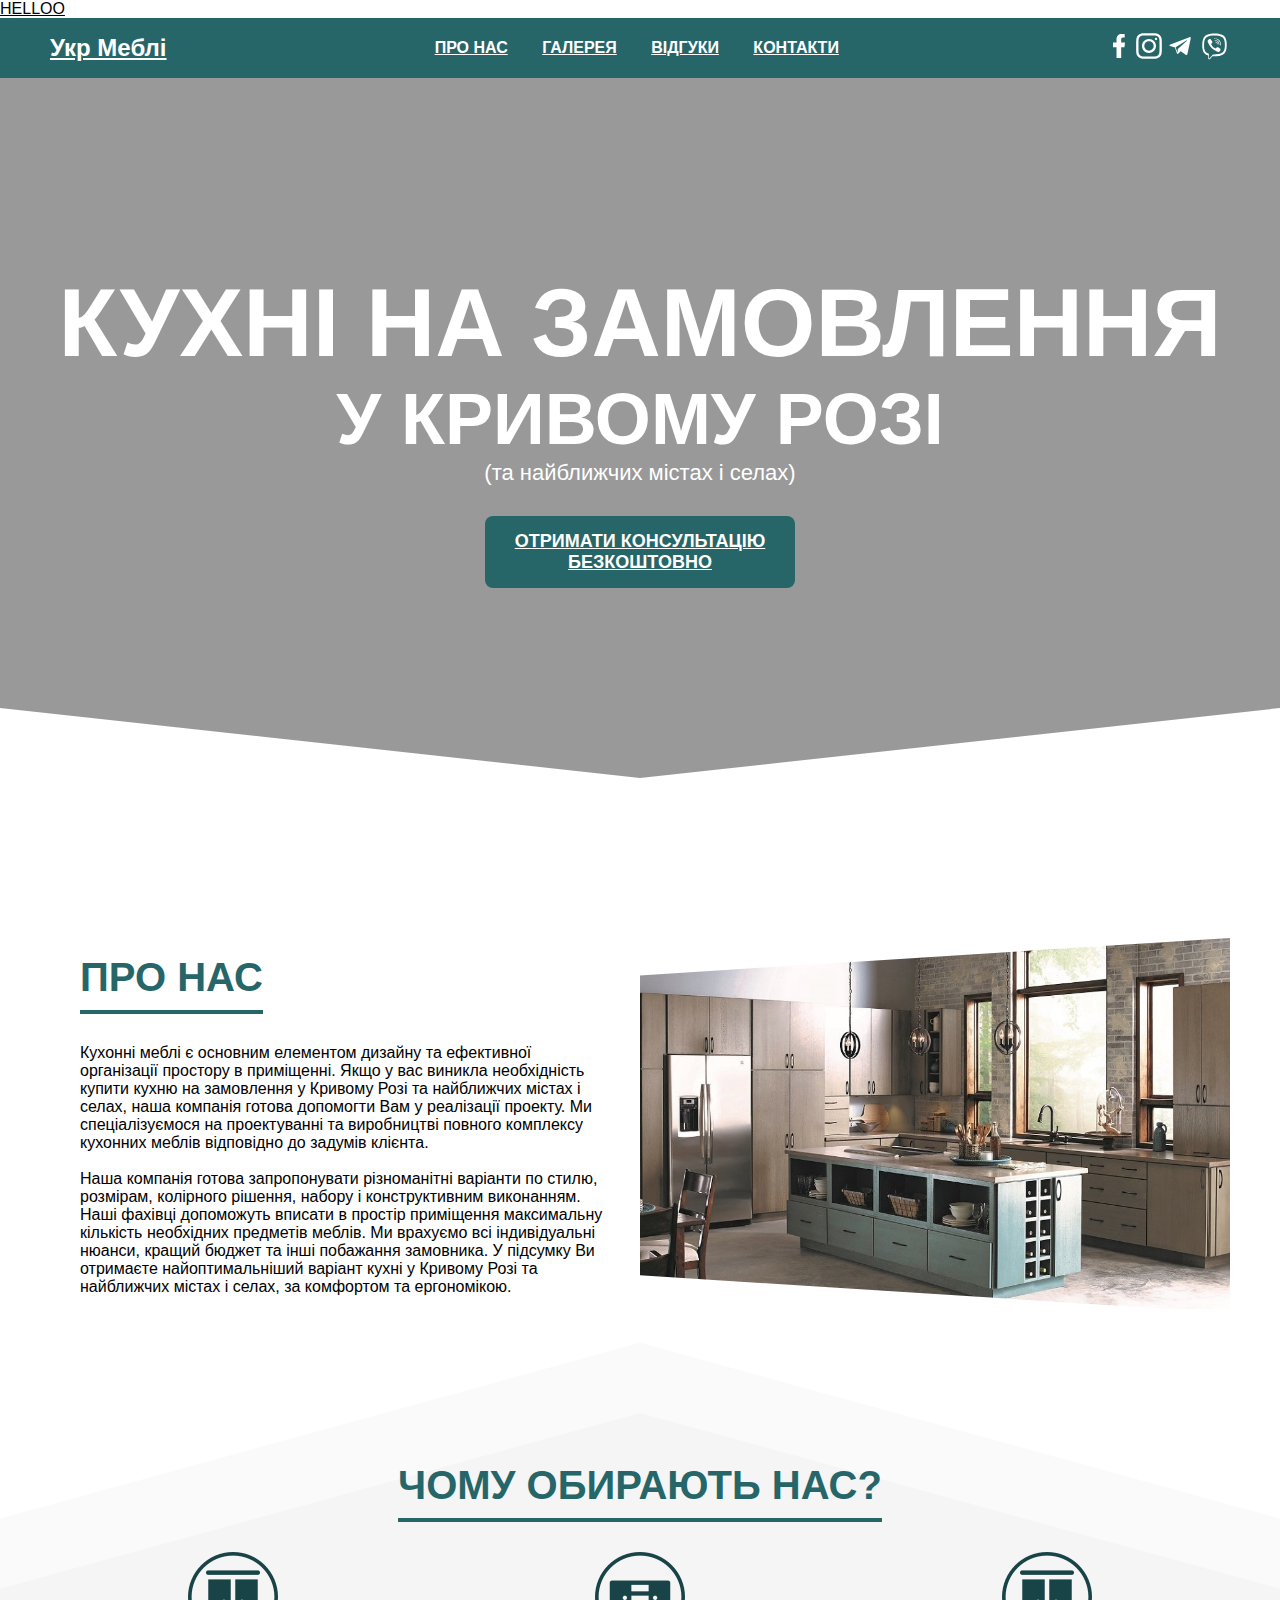
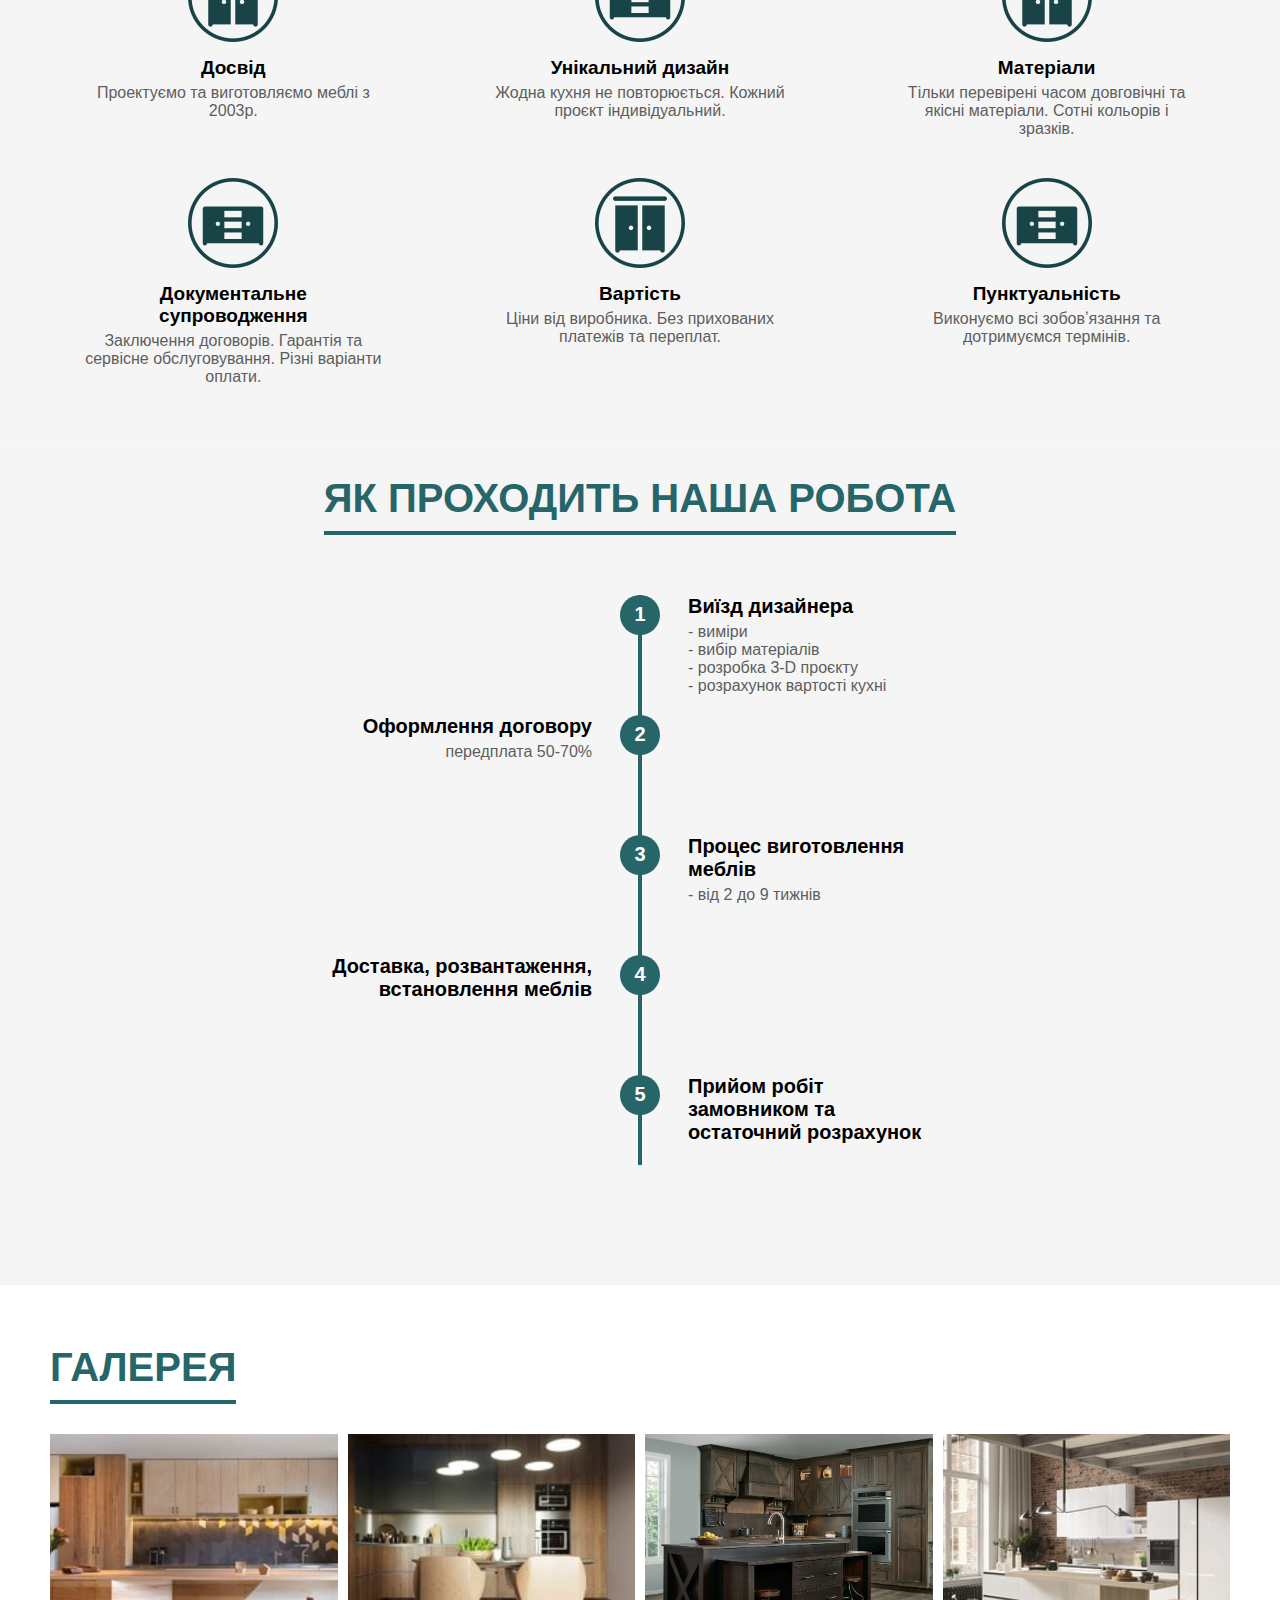
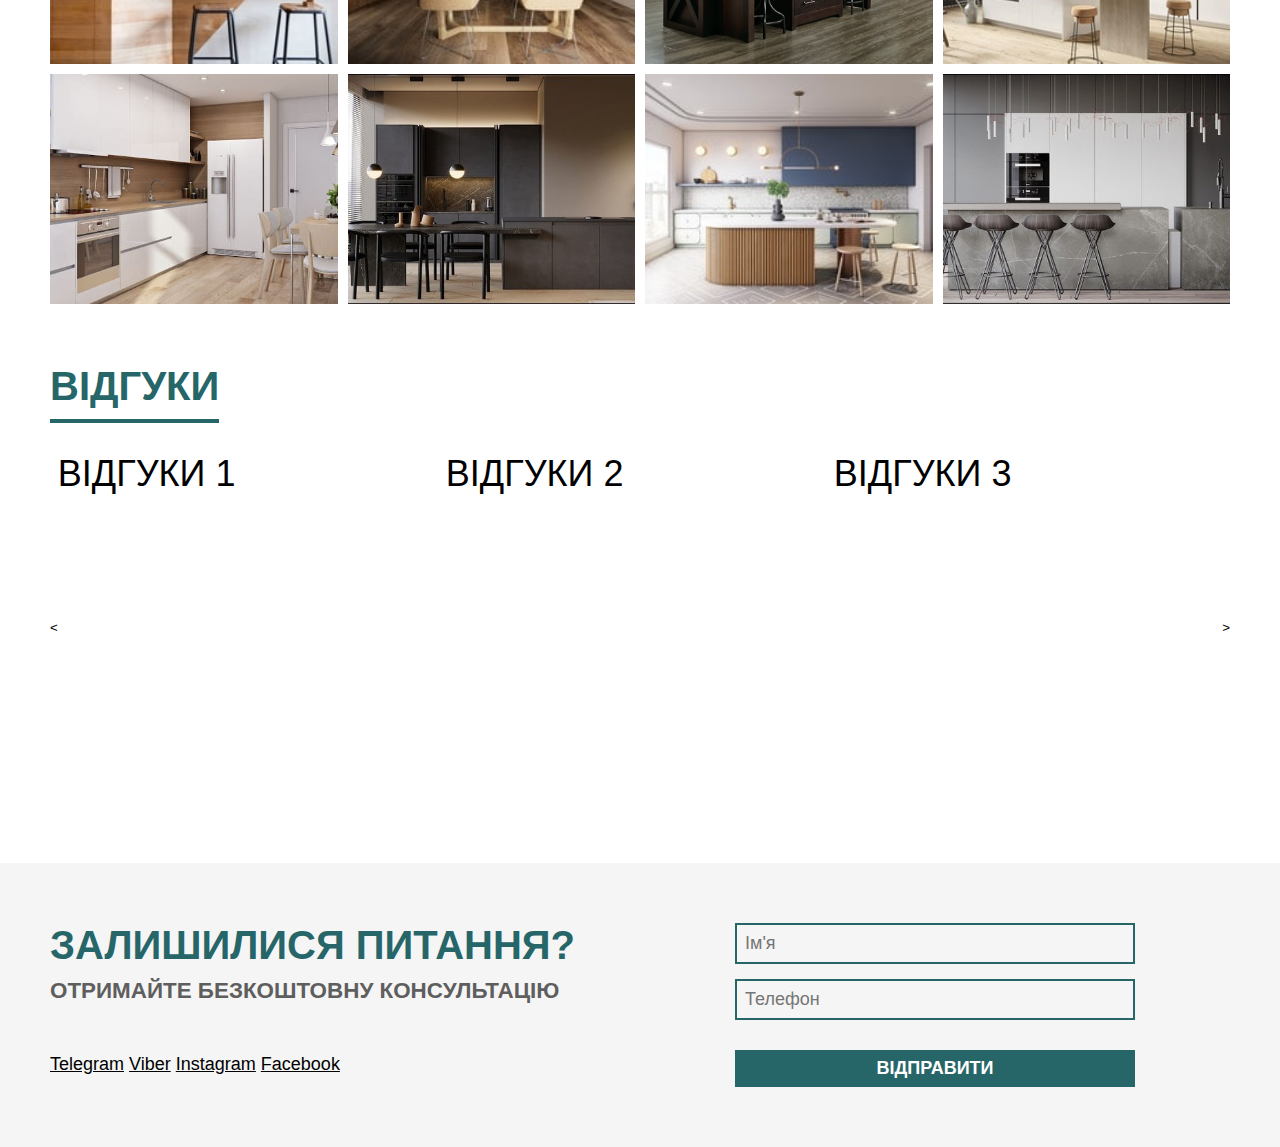
==== commit 484acb2a: "test" ====
--- a/index.html
+++ b/index.html
@@ -13,7 +13,7 @@
 
 <body>
     <div class="main-container">
-
+        <a href="/">HELLOO</a>
         <div class="bg-wrapper">
             <header class="section-header">
                 <div class="container">
@@ -45,7 +45,7 @@
                     <h1>Кухні на замовлення</h1>
                     <h2>У Кривому Розi</h2>
                     <p>(та найближчих містах і селах)</p>
-                    <a href="#forms" class="btn btn-default">отримати консультацію безкоштовно</a>
+                    <a href="#forms" class="btn btn-default">отримати консультацію<br> безкоштовно</a>
                 </div>
             </main>
         </div>
--- a/css/styles.css
+++ b/css/styles.css
@@ -35,9 +35,10 @@
 }
 
 a {
-    display: inline-block;
-    text-decoration: none;
-    color: #333;
+    /* display: inline-block; */
+    /* text-decoration: none; */
+    /* color: #333; */
+    color: inherit;
 }
 
 .btn:hover {
@@ -179,6 +180,7 @@
 
 .section-main .btn-default {
     margin-top: 30px;
+    text-align: center;
 }
 
 
@@ -345,10 +347,11 @@
 
 .roadmap-wrapper .item {
     max-width: 360px;
+    height: 120px;
     text-align: right;
     padding-right: 50px;
     position: relative;
-    margin-bottom: 70px;
+    /* margin-bottom: 70px; */
     cursor: pointer;
 }
 
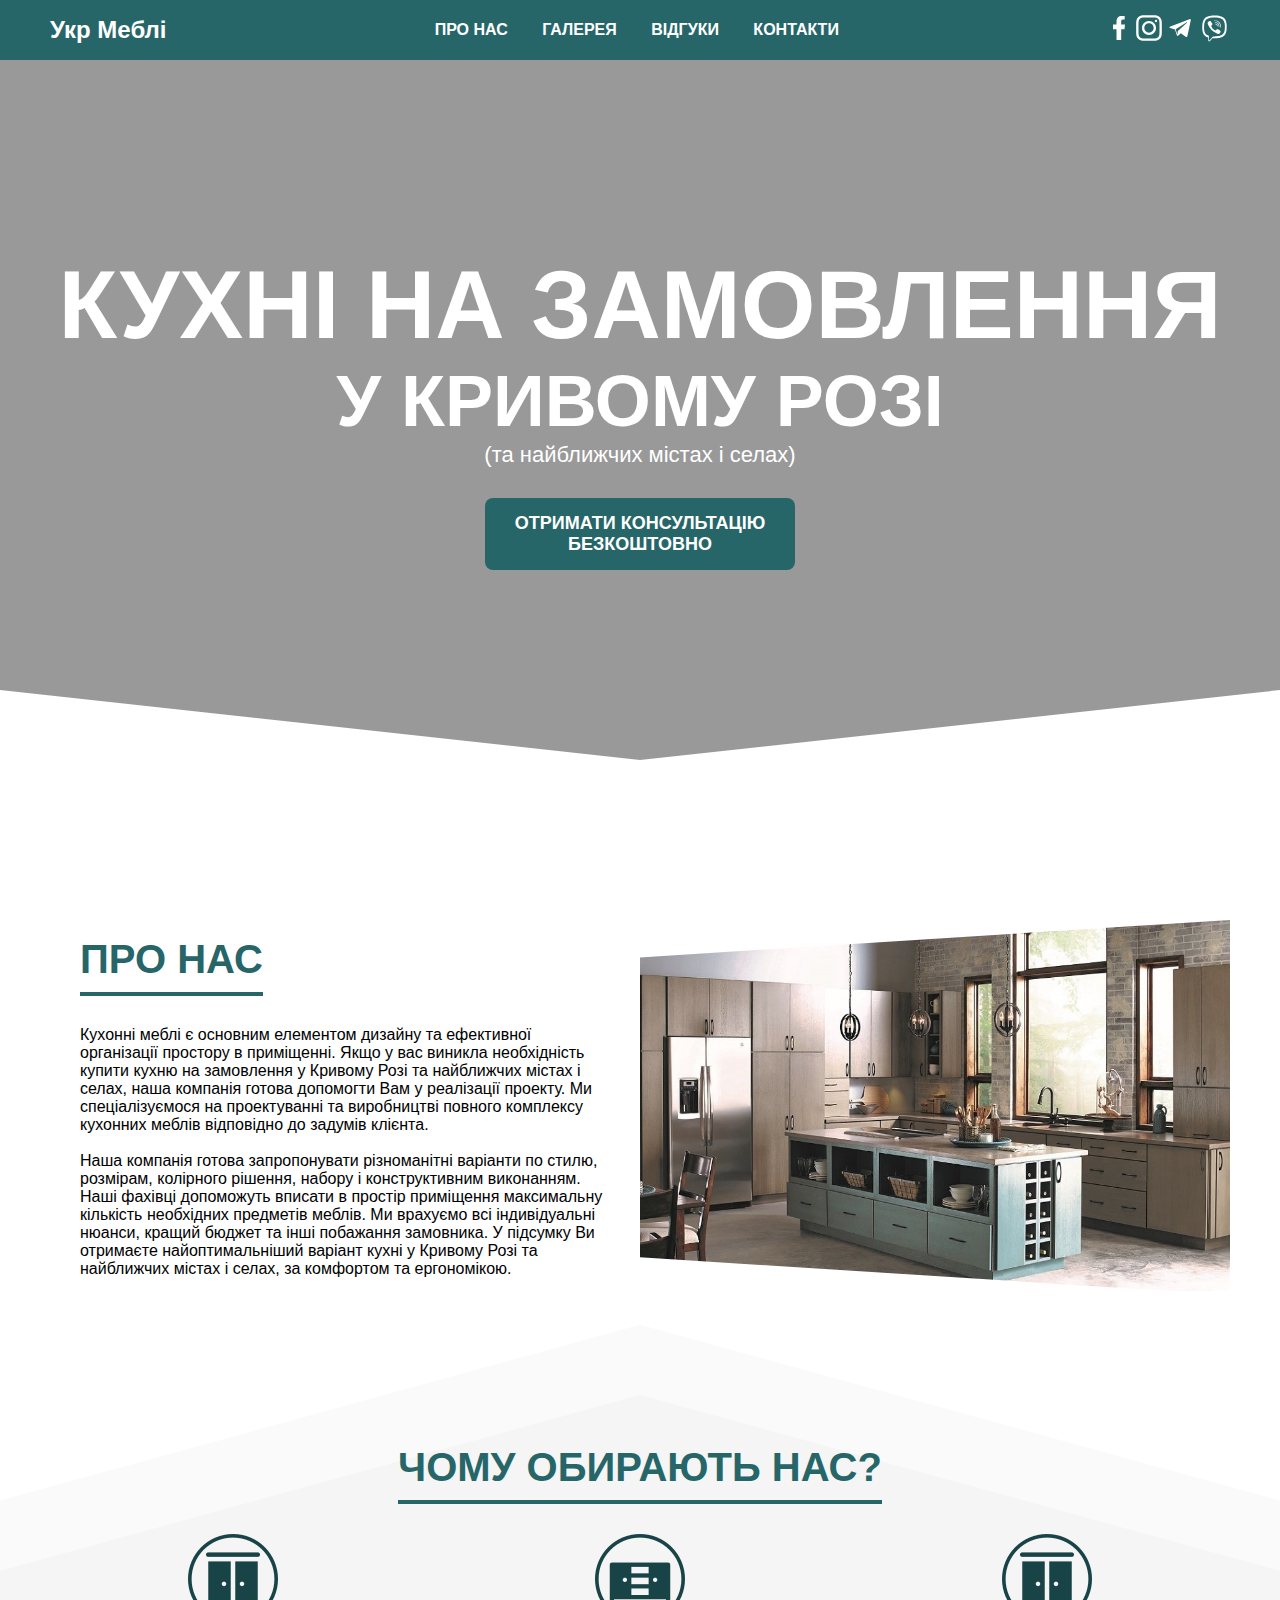
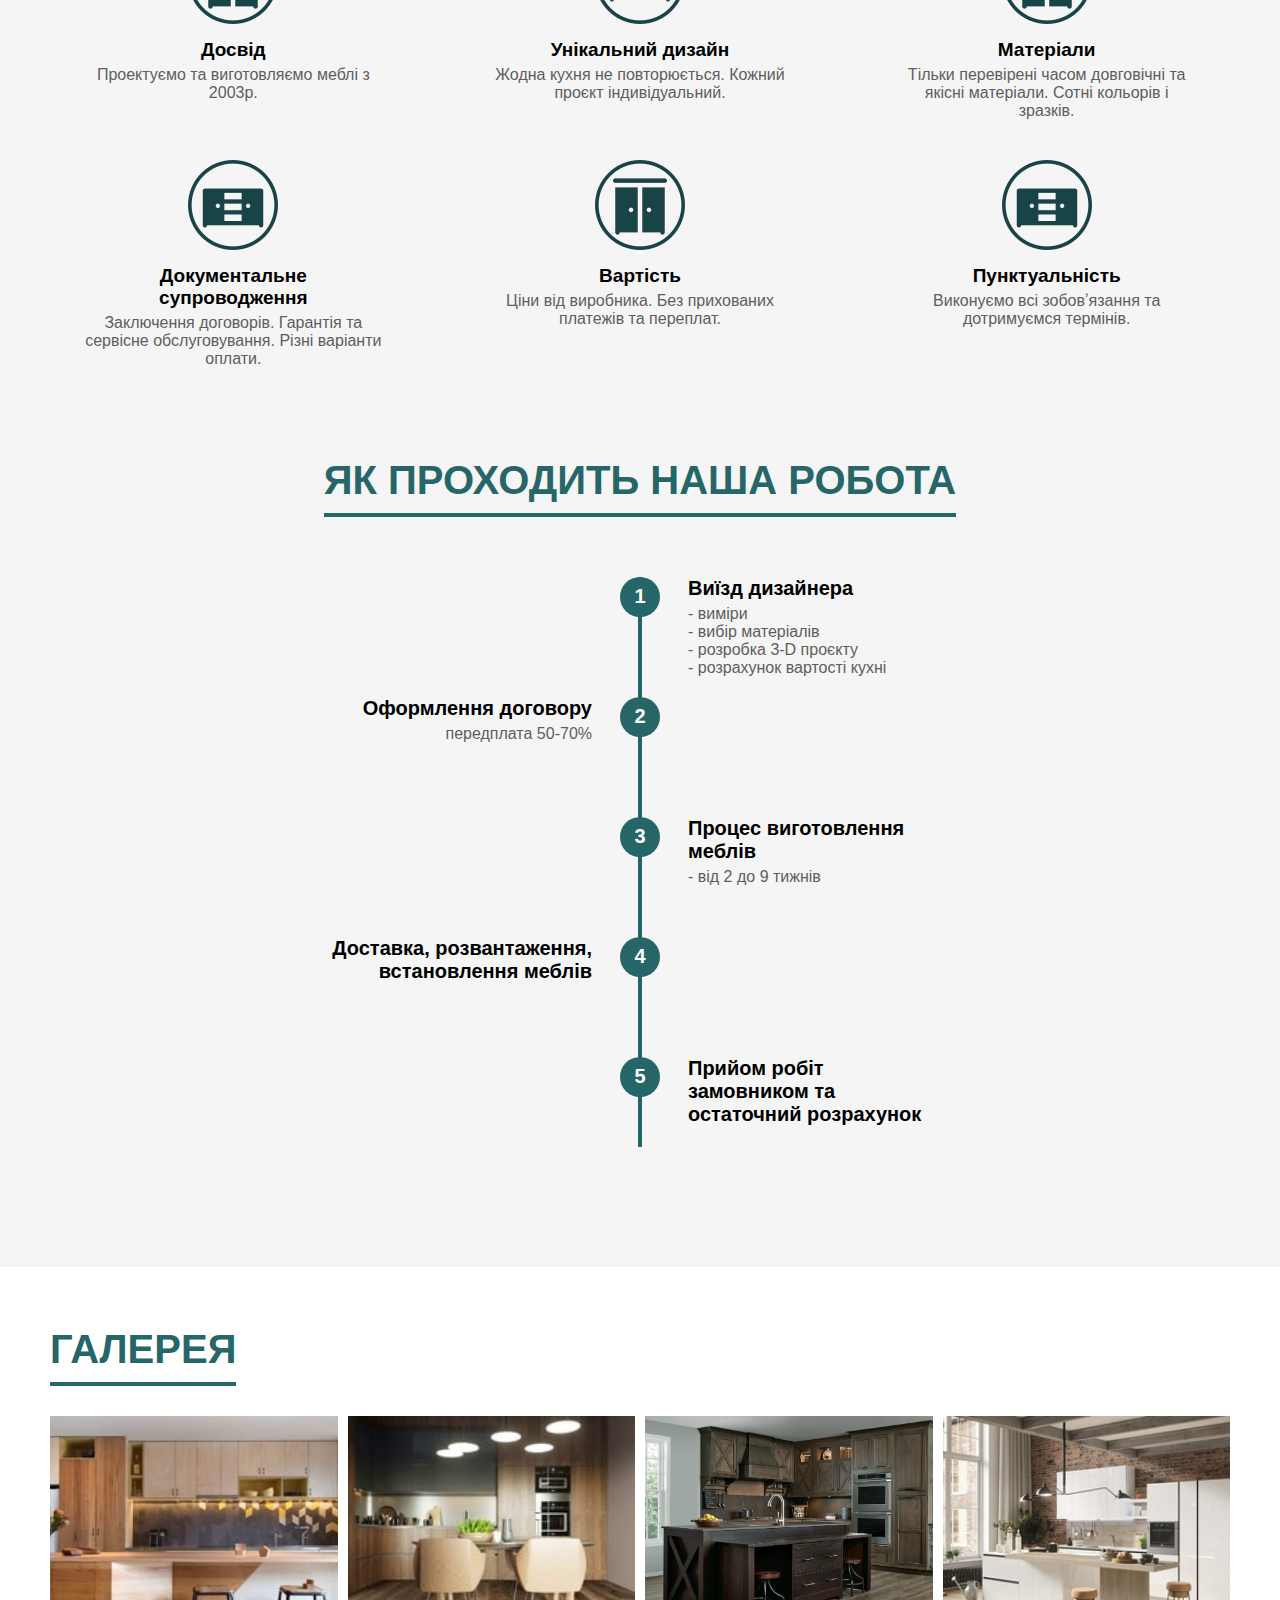
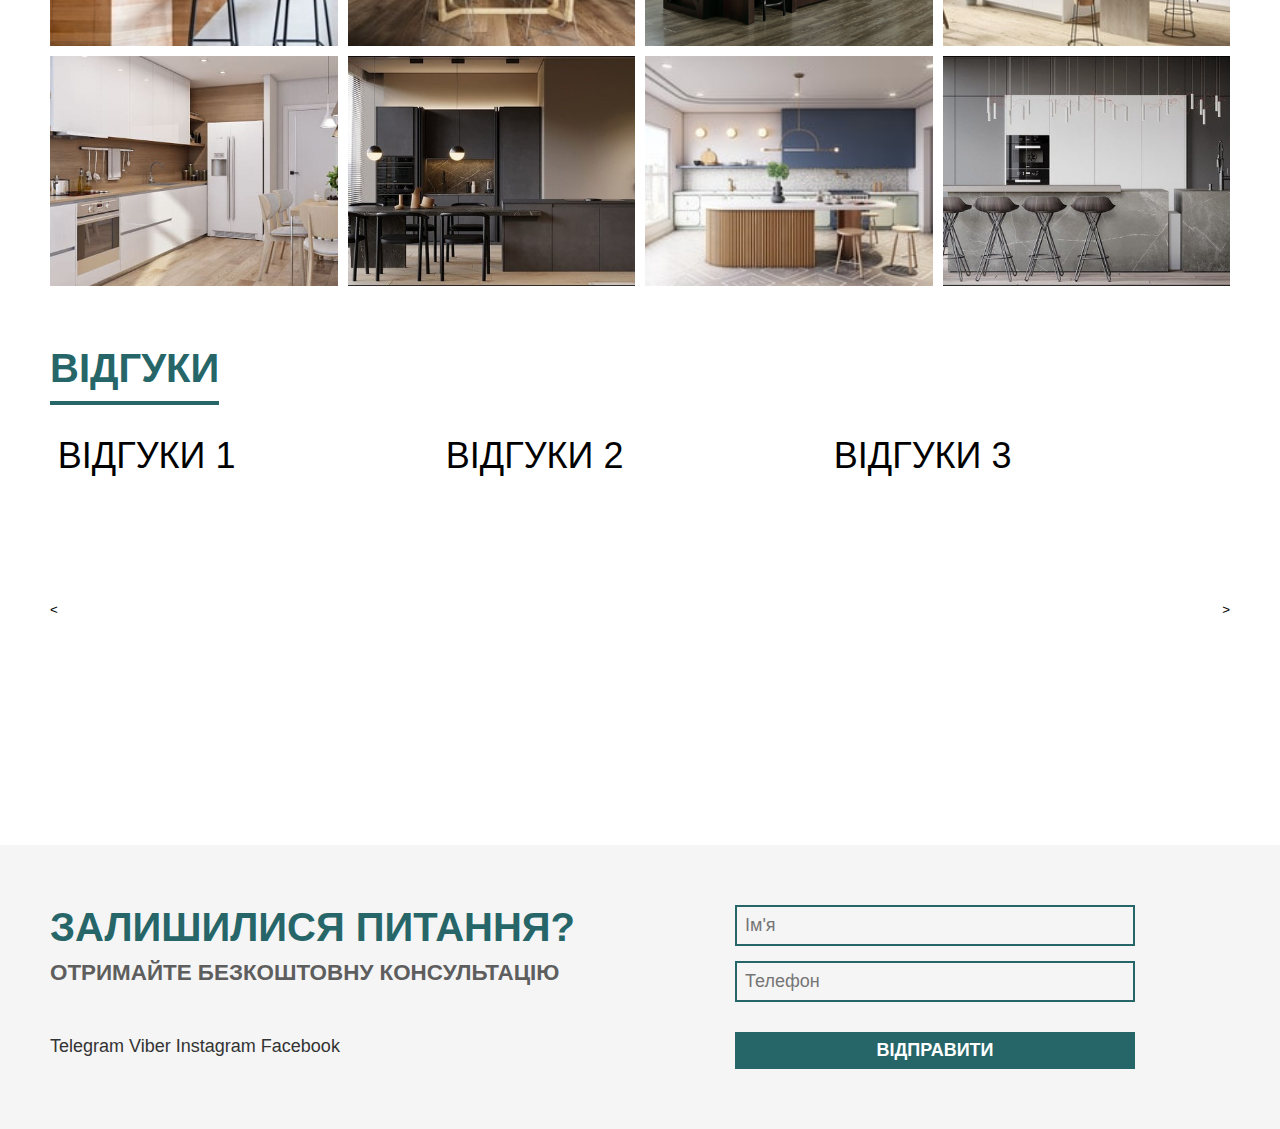
==== commit b48f75ab: "update" ====
--- a/index.html
+++ b/index.html
@@ -13,7 +13,6 @@
 
 <body>
     <div class="main-container">
-        <a href="/">HELLOO</a>
         <div class="bg-wrapper">
             <header class="section-header">
                 <div class="container">
--- a/css/styles.css
+++ b/css/styles.css
@@ -35,10 +35,9 @@
 }
 
 a {
-    /* display: inline-block; */
-    /* text-decoration: none; */
-    /* color: #333; */
-    color: inherit;
+    display: inline-block;
+    text-decoration: none;
+    color: #333;
 }
 
 .btn:hover {
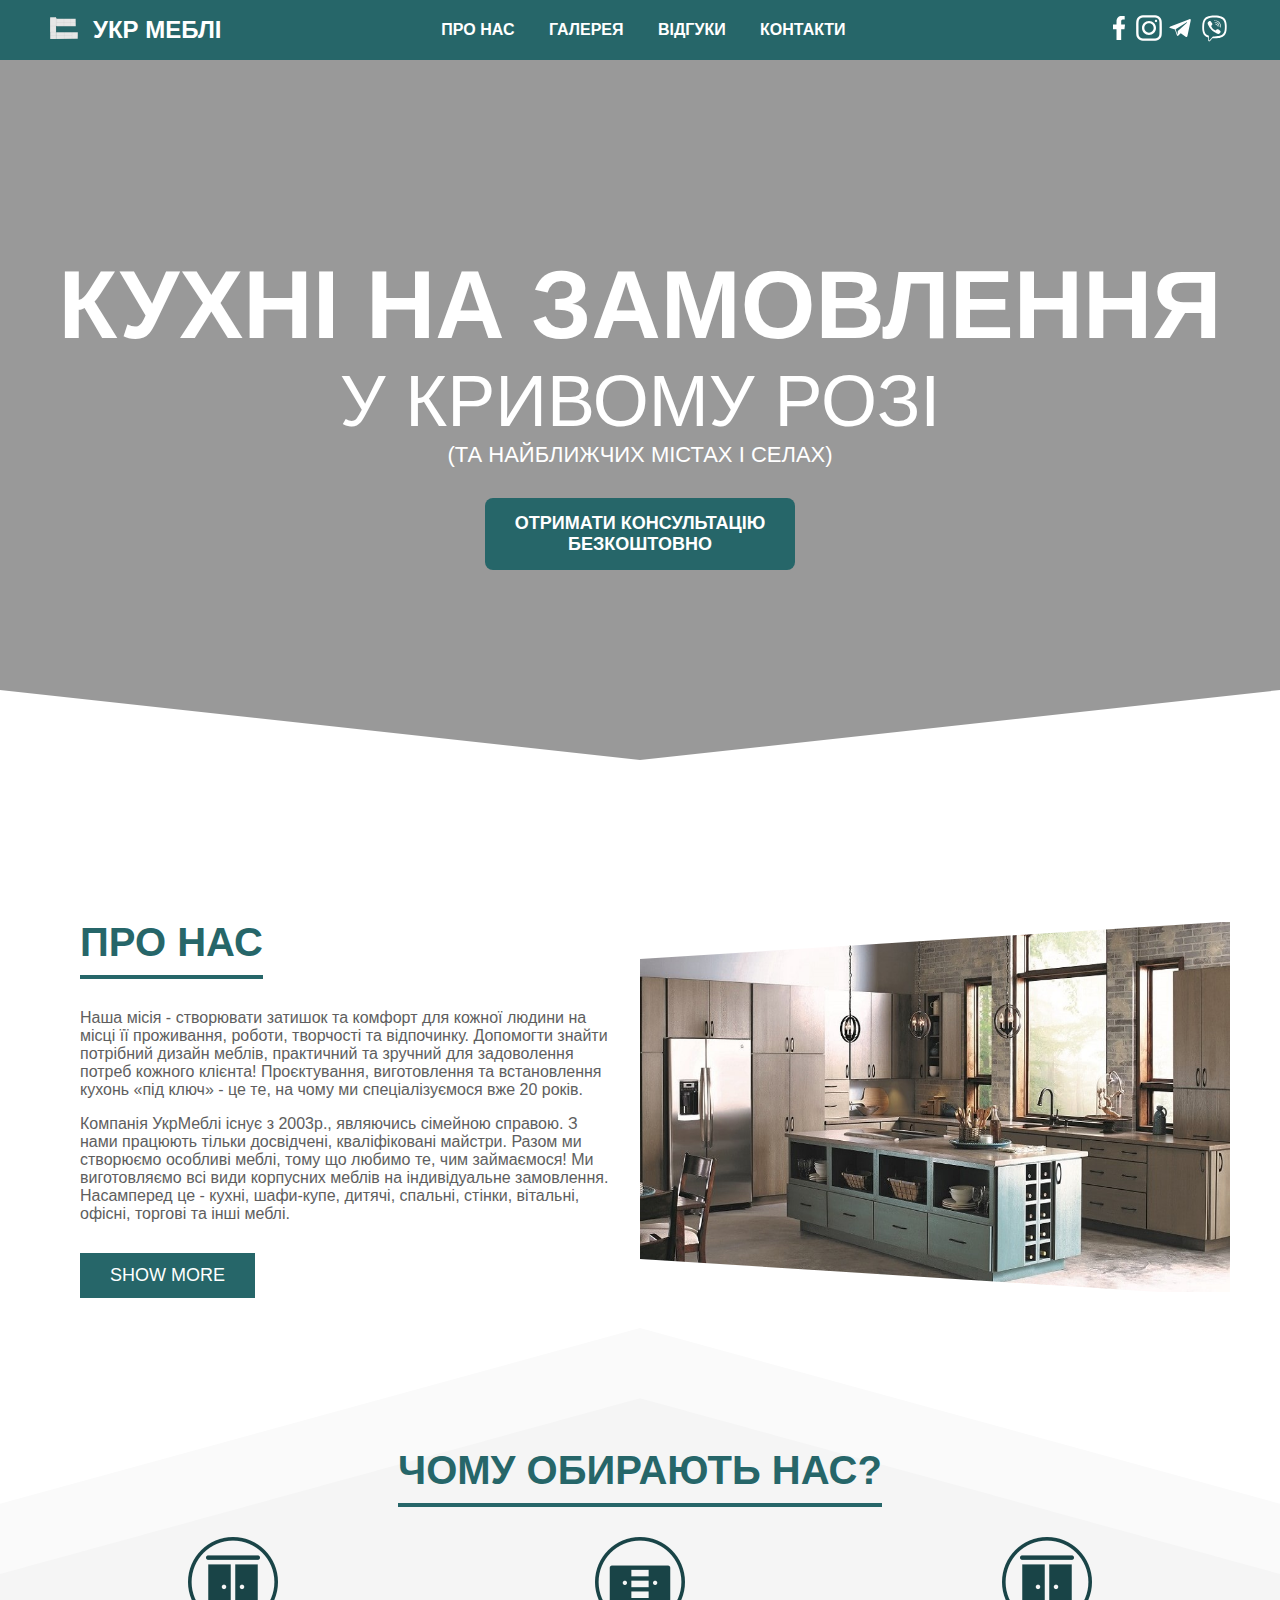
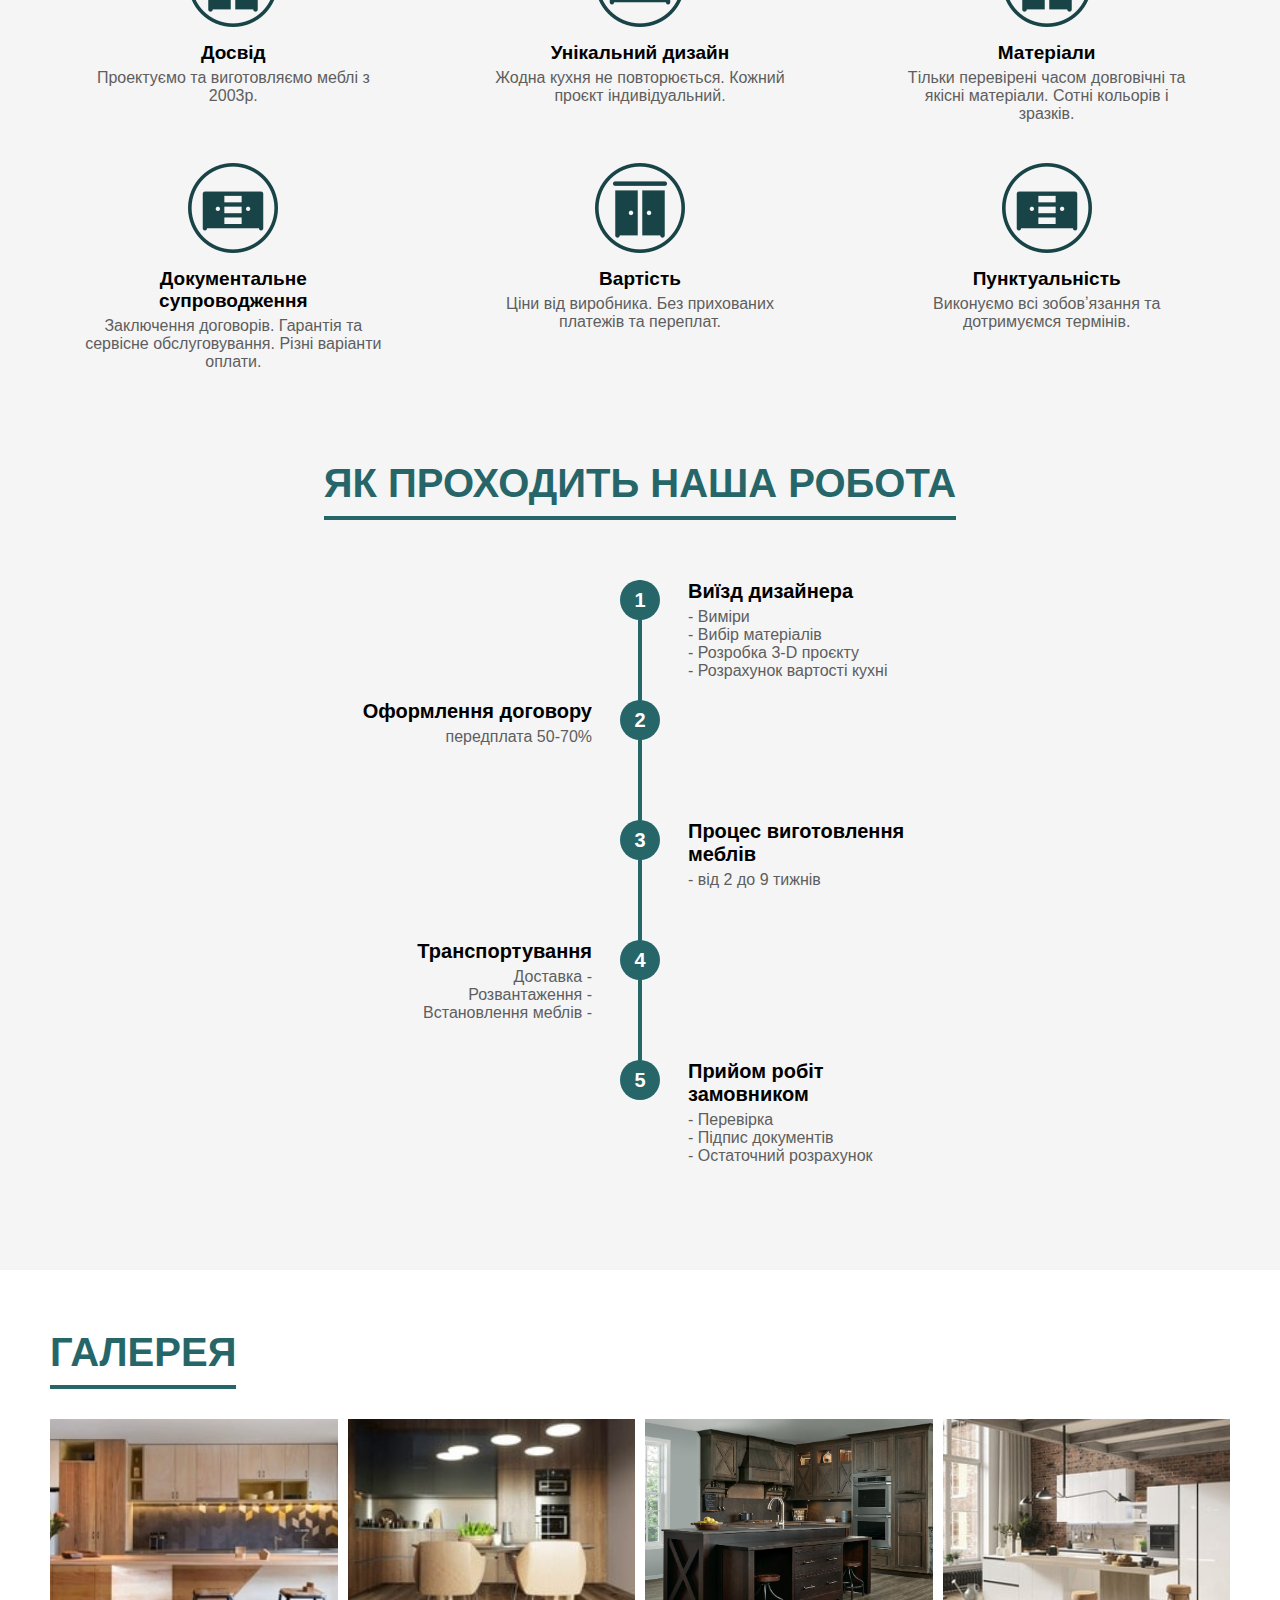
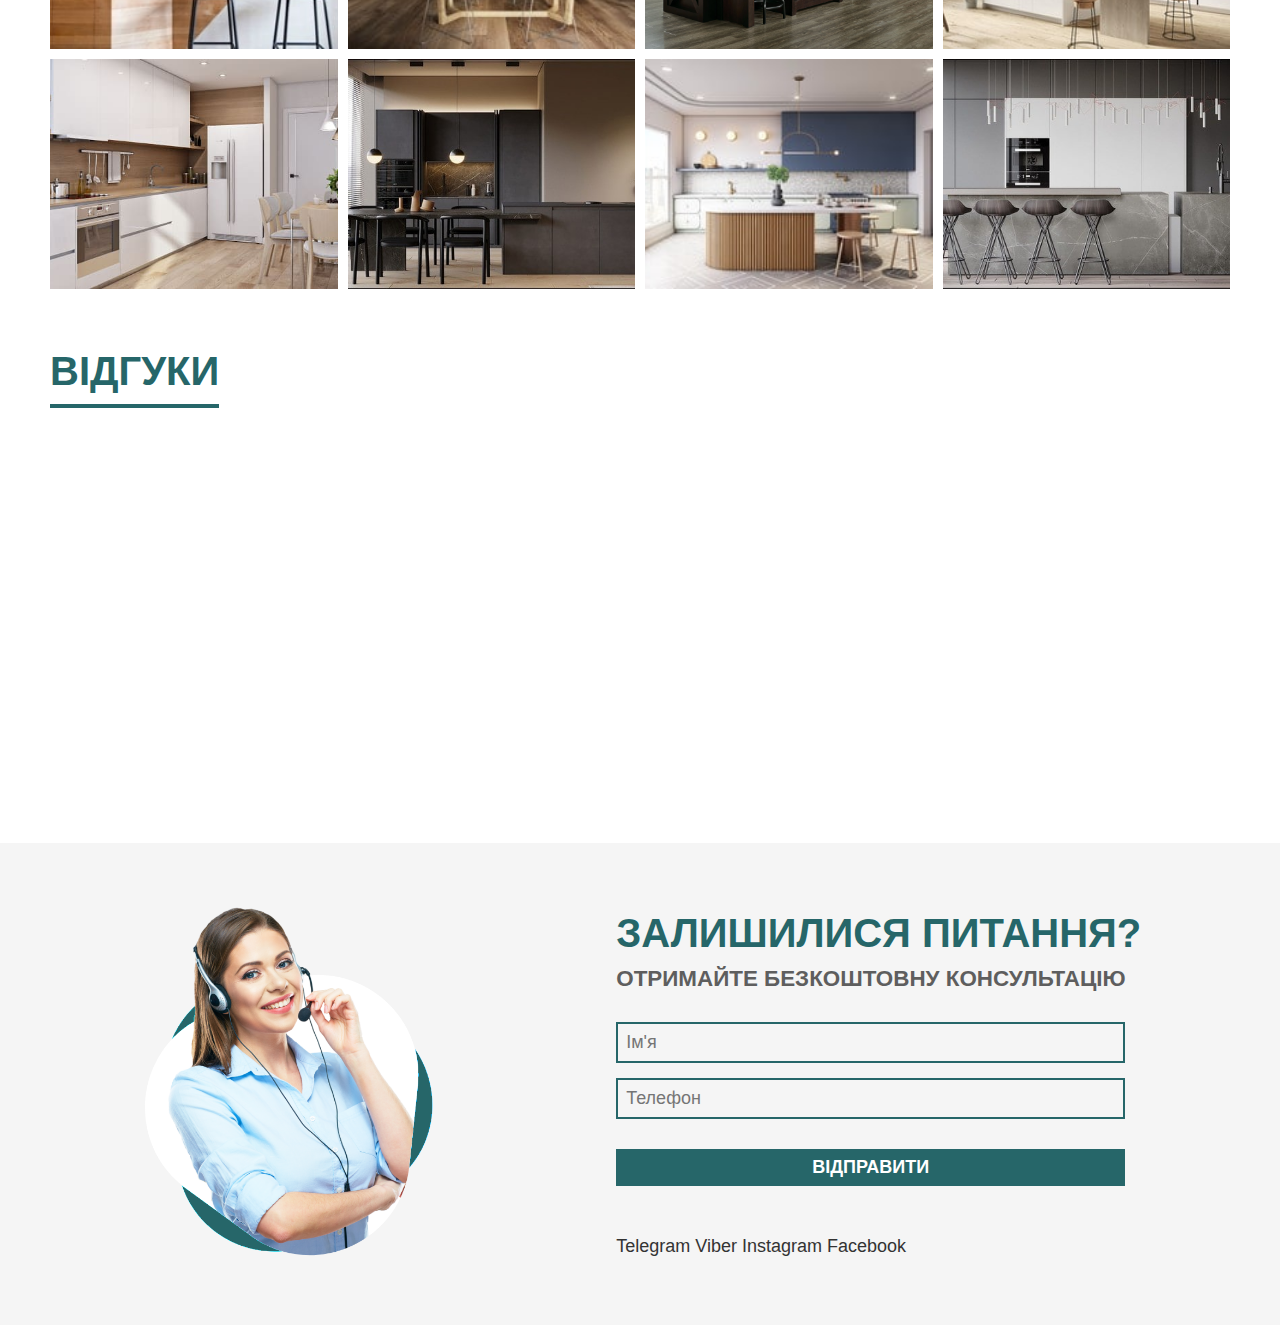
==== commit e4bc2d19: "Update sites template" ====
--- a/index.html
+++ b/index.html
@@ -5,19 +5,20 @@
     <meta charset="UTF-8">
     <meta name="viewport" content="width=device-width, initial-scale=1.0">
     <title>Кухні на замовлення</title>
-
-    <link rel="stylesheet" href="css/fonts.css">
-    <link rel="stylesheet" href="css/icons.css">
-    <link rel="stylesheet" href="css/styles.css">
-    <link rel="stylesheet" href="lib/gallery-slider/css/style.css">
+    <link rel="stylesheet" href="css/fonts.css?v=1.0.0">
+    <link rel="stylesheet" href="css/icons.css?v=1.0.0">
+    <link rel="stylesheet" href="css/styles.css?v=1.0.0">
+    <link rel="stylesheet" href="lib/gallery-slider/css/style.css?v=1.0.0">
 
 <body>
     <div class="main-container">
         <div class="bg-wrapper">
             <header class="section-header">
                 <div class="container">
-                    <a href="#" class="logo img-wrapper">
-                        <!--<img src="logo.png" alt=""> -->
+                    <a href="#" class="logo">
+                        <div class="img-wrapper">
+                            <img src="logo.svg" alt="">
+                        </div>
                         <h2>Укр Mеблі</h2>
                     </a>
 
@@ -54,23 +55,66 @@
                 <div class="text-wrapper">
                     <h2 class="title">Про нас</h2>
 
-                    <p> Кухонні меблі є основним елементом дизайну та ефективної організації простору в приміщенні. Якщо
-                        у вас виникла необхідність купити кухню на замовлення у Кривому Розі та найближчих містах і
-                        селах, наша компанія готова допомогти
-                        Вам у реалізації проекту. Ми спеціалізуємося на проектуванні та виробництві повного комплексу
-                        кухонних меблів відповідно до задумів клієнта. </p><br>
-                    <p>Наша компанія готова запропонувати різноманітні
-                        варіанти по стилю, розмірам, колірного рішення, набору і конструктивним виконанням. Наші фахівці
-                        допоможуть вписати в простір приміщення максимальну кількість необхідних предметів меблів. Ми
-                        врахуємо всі індивідуальні нюанси, кращий бюджет та інші побажання замовника. У підсумку Ви
-                        отримаєте найоптимальніший варіант кухні у Кривому Розі та найближчих містах і селах, за
-                        комфортом та ергономікою.</p>
+                    <div class="dropdown-text">
+                        <p>
+                            Наша місія - створювати затишок та комфорт для кожної людини на місці її проживання, роботи,
+                            творчості та відпочинку. Допомогти знайти потрібний дизайн меблів, практичний та зручний для
+                            задоволення потреб кожного клієнта!
+                            Проєктування, виготовлення та встановлення кухонь «під ключ» - це те, на чому ми
+                            спеціалізуємося
+                            вже 20 років.
+                        </p>
+
+                        <p>
+                            Компанія УкрМеблі існує з 2003р., являючись сімейною справою. З нами працюють тільки
+                            досвідчені, кваліфіковані майстри. Разом ми створюємо особливі меблі, тому що любимо те, чим
+                            займаємося!
+                            Ми виготовляємо всі види корпусних меблів на індивідуальне замовлення. Насамперед це -
+                            кухні, шафи-купе, дитячі, спальні, стінки, вітальні, офісні, торгові та інші меблі.
+                        </p>
+
+                        <div class="hidden-content">
+                            <p>
+                                За цей час нашими клієнтами стали більше 10000 жителів м. Кривого Рогу та багатьох
+                                довколишніх
+                                міст і сіл. А також такі підприємства як: ПАТ "ППП "Кривбасвзривпром", ТОВ ТПК “Три
+                                Кита”,
+                                автосалон “Тойота”, Медичний центр “Новий Зір”, стоматологія, нічний клуб, кафе, офіси,
+                                магазини
+                                та багато інших.
+                            </p>
+
+                            <p>
+                                Останні 10 років ми, у більшій мірі, спеціалізуємося на проєктуванні та виготовленні
+                                кухонних меблів на замовлення.
+                                Працюємо тільки з перевіреними часом матеріалами, фурнітурою та побутовою технікою.
+                            </p>
+
+                            <p>
+                                На заміри та проєктування меблів виїздить професійний дизайнер із зразками матеріалів,
+                                каталогами,
+                                ноутбуком та необхідною для заключення договору документацією. У нашого дизайнера Ви
+                                можете отримати корисні поради по плануванню ремонтних робіт і розводці комунікацій. За
+                                декілька годин
+                                співпраці з дизайнером Ви матимете 3-D проєкт кухні у вибраних кольорах та матеріалах.
+                            </p>
+
+                            <p>
+                                Тисячі виготовлених виробів меблів, в різних плануваннях, допомогли зрозуміти як
+                                використовувати
+                                кожний сантиметр площі з користю.
+                                Для нас немає кращої похвали, ніж рекомендації від наших клієнтів своїм рідним та
+                                знайомим!
+                            </p>
+                        </div>
+
+                        <button class="btn btn-default btn-toggle">Show More</button>
+                    </div>
                 </div>
 
                 <div class="img-wrapper">
                     <img src="img/about.jpg" alt="">
                 </div>
-            </div>
         </section>
 
         <section class="section-benefits">
@@ -137,10 +181,10 @@
                 <ul class="roadmap-wrapper">
                     <li class="item" data-count="1">
                         <b>Виїзд дизайнера</b>
-                        <p> - виміри<br>
-                            - вибір матеріалів<br>
-                            - розробка 3-D проєкту<br>
-                            - розрахунок вартості кухні
+                        <p> - Виміри<br>
+                            - Вибір матеріалів<br>
+                            - Розробка 3-D проєкту<br>
+                            - Розрахунок вартості кухні
                         </p>
                     </li>
 
@@ -155,11 +199,17 @@
                     </li>
 
                     <li class="item" data-count="4">
-                        <b>Доставка, розвантаження, встановлення меблів</b>
+                        <b>Транспортування</b>
+                        <p> Доставка -<br>
+                            Розвантаження -<br>
+                            Встановлення меблів -</p>
                     </li>
 
                     <li class="item" data-count="5">
-                        <b>Прийом робіт замовником та остаточний розрахунок</b>
+                        <b>Прийом робіт замовником</b>
+                        <p> - Перевірка<br>
+                            - Підпис документів<br>
+                            - Остаточний розрахунок</p>
                     </li>
                 </ul>
             </div>
@@ -210,30 +260,45 @@
             <div class="container">
                 <h2 class="title">ВІДГУКИ</h2>
 
-                <section class="slider-wrapper" id="slider_1">
+                <iframe width="560" height="315" src="https://www.youtube.com/embed/pd4b3PVSa7Y?si=iCB_bqNSQVbkwMMy"
+                    title="YouTube video player" frameborder="0"
+                    allow="accelerometer; autoplay; clipboard-write; encrypted-media; gyroscope; picture-in-picture; web-share"
+                    allowfullscreen></iframe>
+                <!--<section class="slider-wrapper" id="slider_1">
                     <button class="btn btn-left">&lt;</button>
                     <div class="slider-body">
-                        <div class="slider-item">ВІДГУКИ 1</div>
+                        <div class="slider-item"></div>
                         <div class="slider-item">ВІДГУКИ 2</div>
                         <div class="slider-item">ВІДГУКИ 3</div>
-                        <div class="slider-item">ВІДГУКИ 4</div>
-                        <div class="slider-item">ВІДГУКИ 5</div>
-                        <div class="slider-item">ВІДГУКИ 6</div>
-                        <div class="slider-item">ВІДГУКИ 7</div>
-                        <div class="slider-item">ВІДГУКИ 8</div>
-                        <div class="slider-item">ВІДГУКИ 9</div>
-                        <div class="slider-item">ВІДГУКИ 10</div>
                     </div>
                     <button class="btn btn-right">&gt;</button>
-                </section>
+                </section> -->
             </div>
         </section>
 
         <section class="section-forms" id="forms">
             <div class="container">
+                <div class="img-wrapper">
+                    <img src="img/form.png" alt="">
+                </div>
+
                 <div class="content-wrapper">
                     <h2 class="title">ЗАЛИШИЛИСЯ ПИТАННЯ?</h2>
                     <p class="description">Отримайте безкоштовну консультацію</p>
+
+                    <div class="form-wrapepr">
+                        <form>
+                            <div class="input-wrapper">
+                                <input type="text" placeholder="Ім'я">
+                            </div>
+
+                            <div class="input-wrapper">
+                                <input type="text" placeholder="Телефон">
+                            </div>
+
+                            <button class="btn btn-default" type="submit">Відправити</button>
+                        </form>
+                    </div>
 
                     <nav class="social-media">
                         <a href="#">Telegram</a>
@@ -242,26 +307,13 @@
                         <a href="#">Facebook</a>
                     </nav>
                 </div>
-
-                <div class="form-wrapepr">
-                    <form>
-                        <div class="input-wrapper">
-                            <input type="text" placeholder="Ім'я">
-                        </div>
-
-                        <div class="input-wrapper">
-                            <input type="text" placeholder="Телефон">
-                        </div>
-
-                        <button class="btn btn-default" type="submit">Відправити</button>
-                    </form>
-                </div>
             </div>
         </section>
     </div>
 
     <script src="js/mobile-menu.js"></script>
     <script src="lib/gallery-slider/js/main.js"></script>
+    <script src="js/dropdown.js"></script>
 </body>
 
 </html>
--- a/css/fonts.css
+++ b/css/fonts.css
@@ -21,3 +21,15 @@
     src: url(../fonts/roboto/Roboto-Light.ttf);
     font-weight: 300;
 }
+
+
+@font-face {
+    font-family: 'Futura';
+    src: url(../fonts/futura/FuturaPT-Book.ttf);
+}
+
+@font-face {
+    font-family: 'Futura';
+    src: url(../fonts/futura/FuturaPT-Demi.ttf);
+    font-weight: bold;
+}
--- a/css/styles.css
+++ b/css/styles.css
@@ -9,7 +9,7 @@
     margin: 0;
     padding: 0;
     box-sizing: border-box;
-    font-family: Roboto;
+    font-family: Futura;
     scroll-behavior: smooth;
 }
 
@@ -159,6 +159,21 @@
     flex-direction: column;
 }
 
+.logo {
+    display: flex;
+    align-items: center;
+    gap: 15px;
+}
+
+.logo .img-wrapper {
+    min-width: 28px;
+}
+
+.logo h2 {
+    text-transform: uppercase;
+    white-space: nowrap;
+}
+
 .section-main h1 {
     text-transform: uppercase;
     font-size: 6rem;
@@ -166,6 +181,7 @@
 }
 
 .section-main h2 {
+    font-weight: normal;
     font-size: 4.5rem;
     color: #fff;
     text-transform: uppercase;
@@ -173,6 +189,7 @@
 
 .section-main p {
     font-size: 22px;
+    text-transform: uppercase;
     color: #fff;
 }
 
@@ -204,6 +221,13 @@
     padding: 0 30px;
     flex: 1 50%;
 }
+
+.section-about .text-wrapper p {
+    margin-top: 16px;
+    color: #5e5e5e;
+}
+
+
 
 .section-about .img-wrapper {
     flex: 1 50%;
@@ -339,7 +363,7 @@
     left: calc(50% - 2px);
 
     display: block;
-    height: 95%;
+    height: 85%;
     width: 4px;
     background: var(--main-bg);
 }
@@ -444,6 +468,11 @@
     padding-bottom: 60px;
 }
 
+.section-reviews iframe {
+    margin: 30px auto;
+    display: block;
+}
+
 /********************
 * End: Section Reviews
 ********************/
@@ -457,6 +486,8 @@
 
 .section-forms .container {
     display: flex;
+    align-items: center;
+    justify-content: space-around;
     padding-top: 60px;
     padding-bottom: 60px;
 }
@@ -481,16 +512,9 @@
     margin-top: 15px;
 }
 
-.section-forms .form-wrapepr {
-    flex: 1 100%;
-    display: flex;
-    justify-content: center;
-    align-items: center;
-    flex-direction: column;
-}
-
 .form-wrapepr form {
-    max-width: 400px;
+    margin-top: 30px;
+    max-width: 509px;
     width: 100%;
 }
 
@@ -505,15 +529,39 @@
     border: 2px solid var(--main-bg);
 }
 
-.section-forms .content-wrapper {
-    flex: 1 100%;
-}
-
 .section-forms .social-media {
     margin-top: 50px;
     font-size: 18px;
 }
 
+.section-forms .img-wrapper {
+    max-width: 300px;
+}
+
 /********************
 * End: Section Form
 ********************/
+
+/* Start: Dropdown Text */
+
+.dropdown-text {}
+
+.dropdown-text .hidden-content {
+    height: 0px;
+    overflow: hidden;
+    transition: 0.30s;
+}
+
+.dropdown-text.active .hidden-content {
+    height: 400px;
+}
+
+.dropdown-text .btn-default {
+    margin-top: 30px;
+    font-size: 18px;
+    border-radius: 0;
+    font-weight: normal;
+    padding: 12px 30px;
+}
+
+/* End: Dropdown Text */
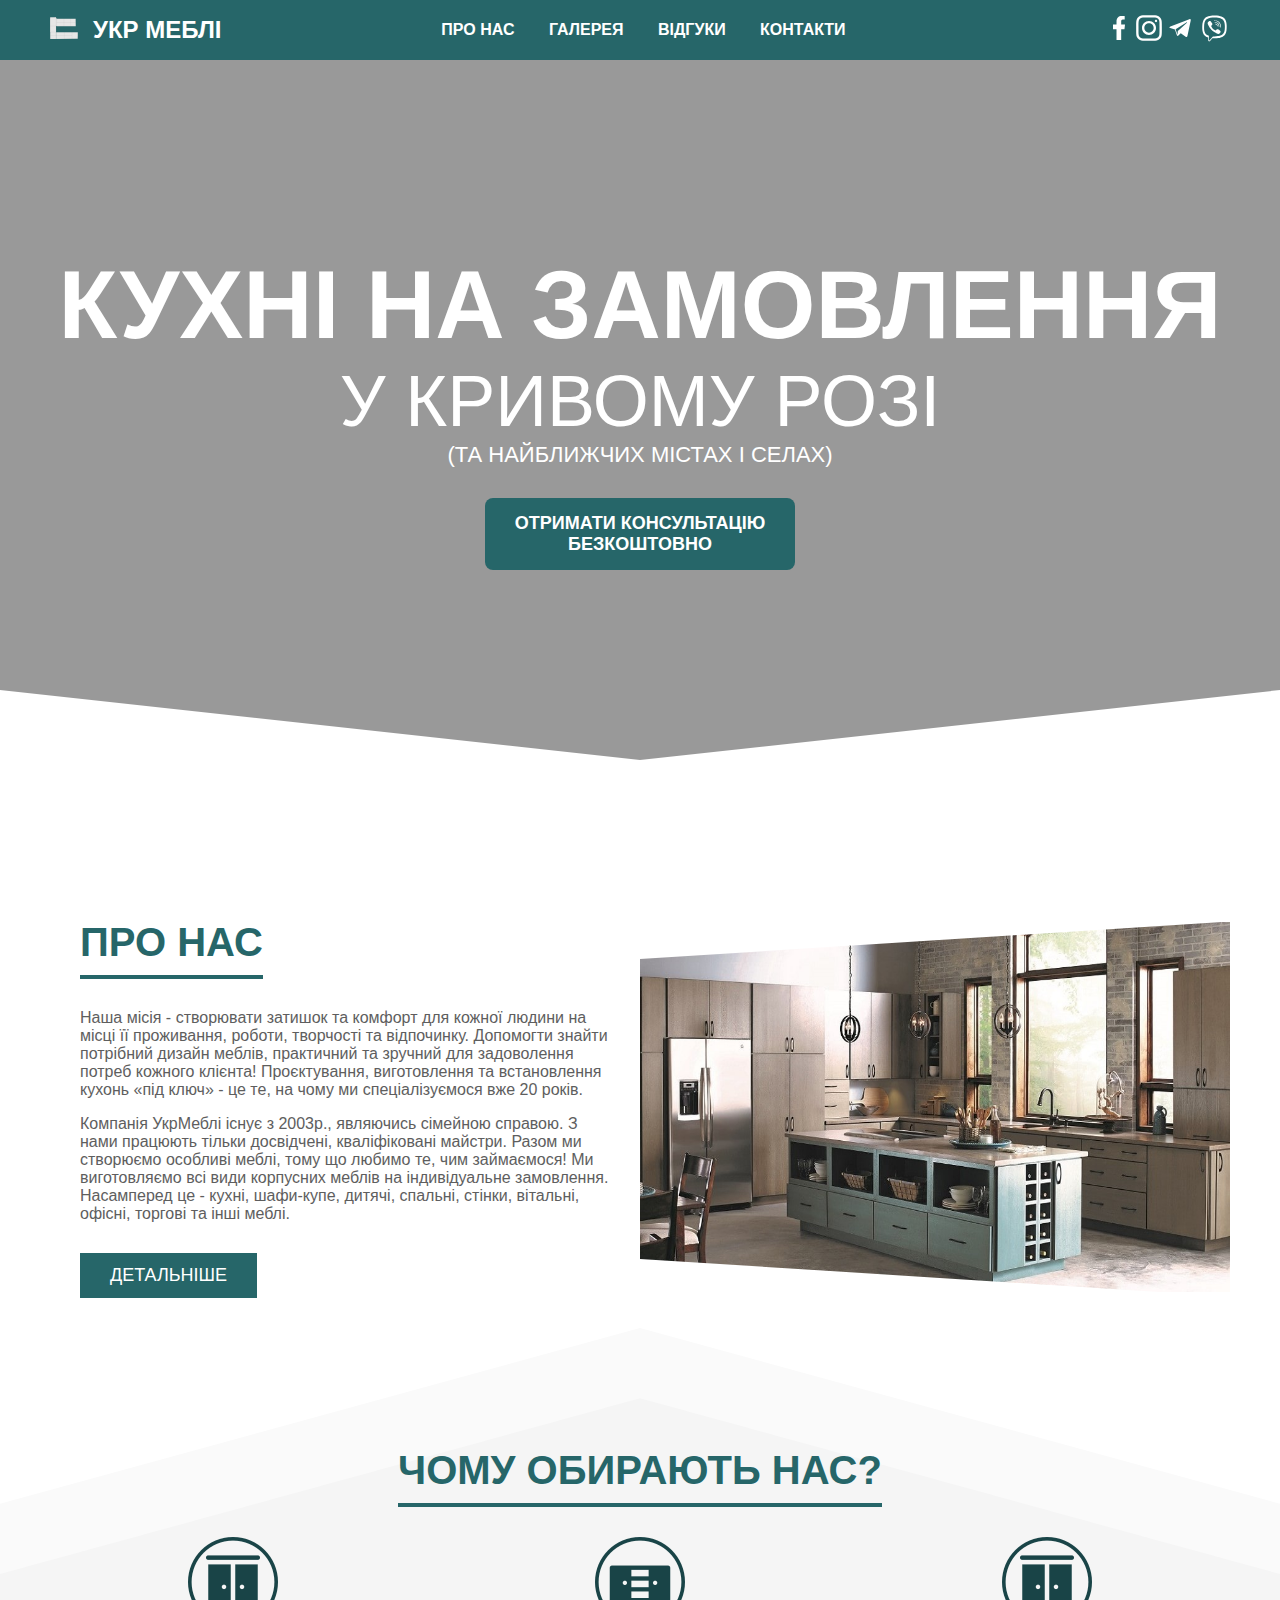
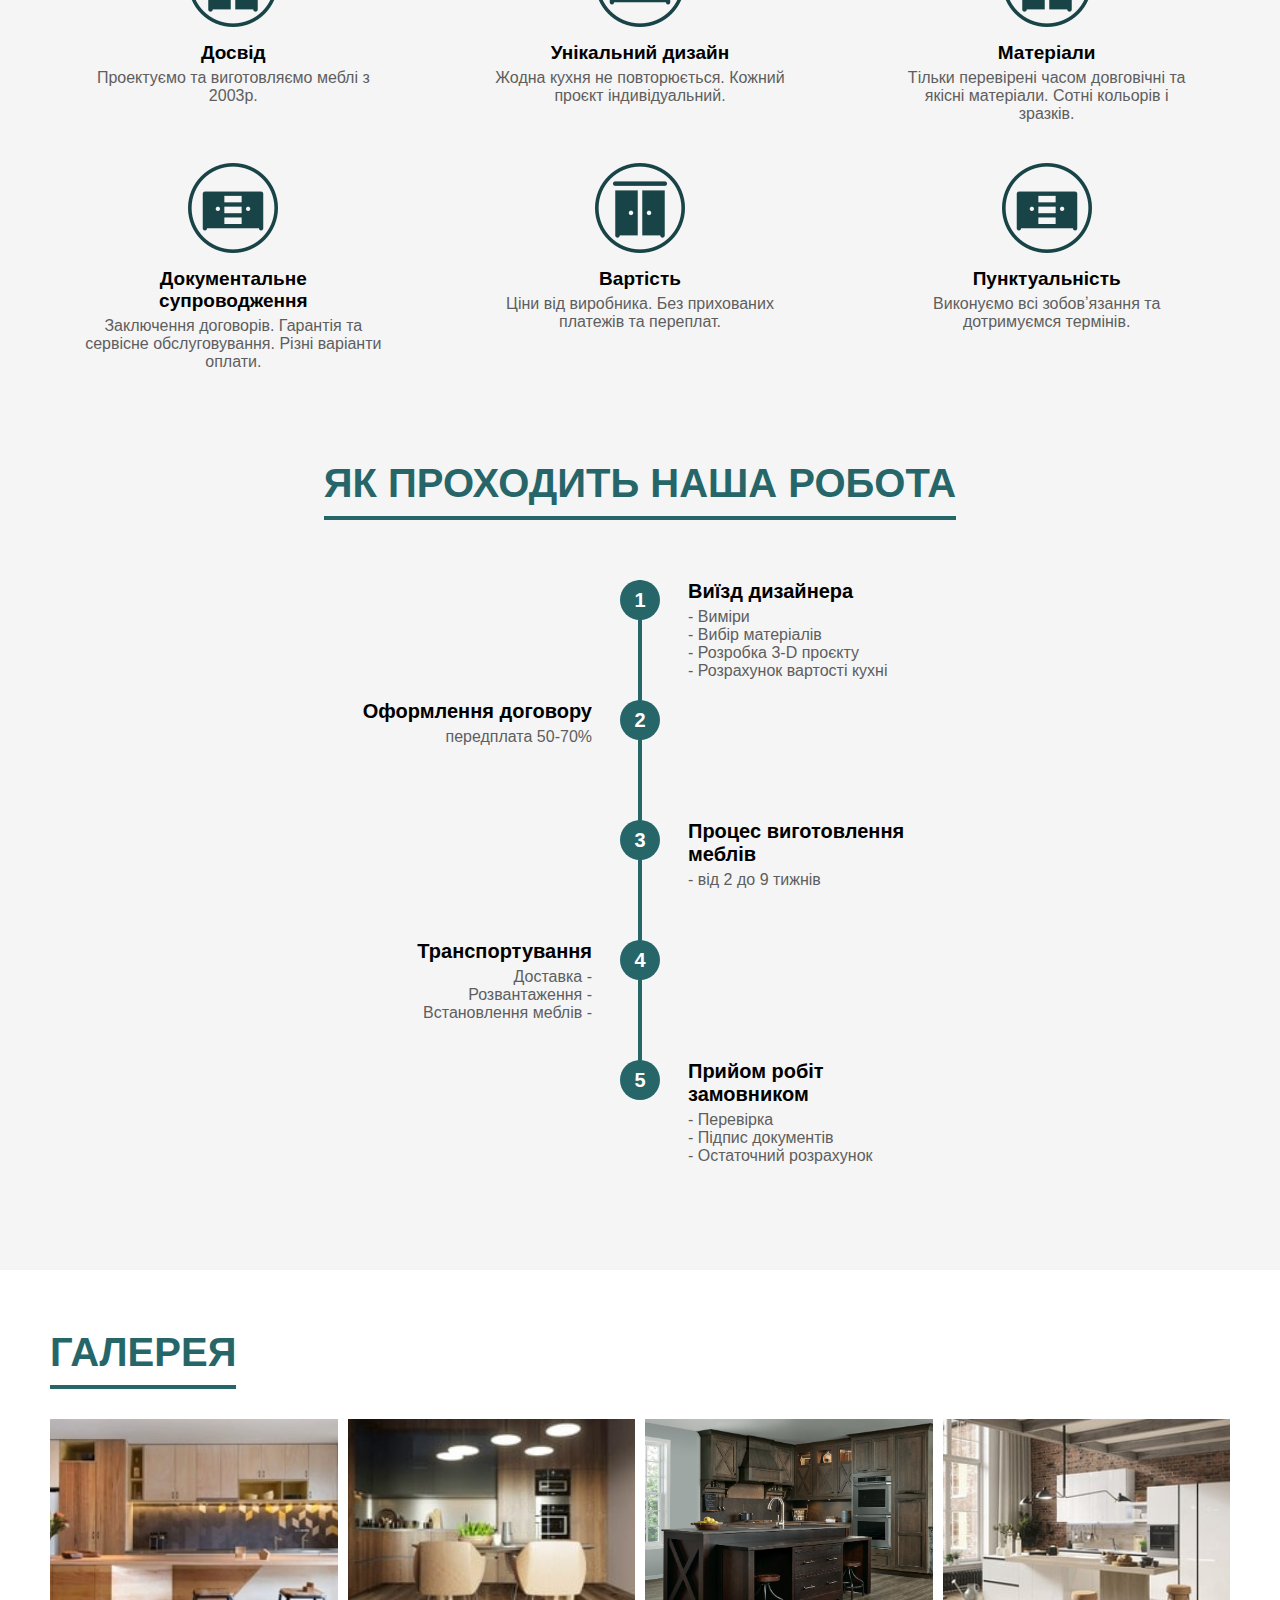
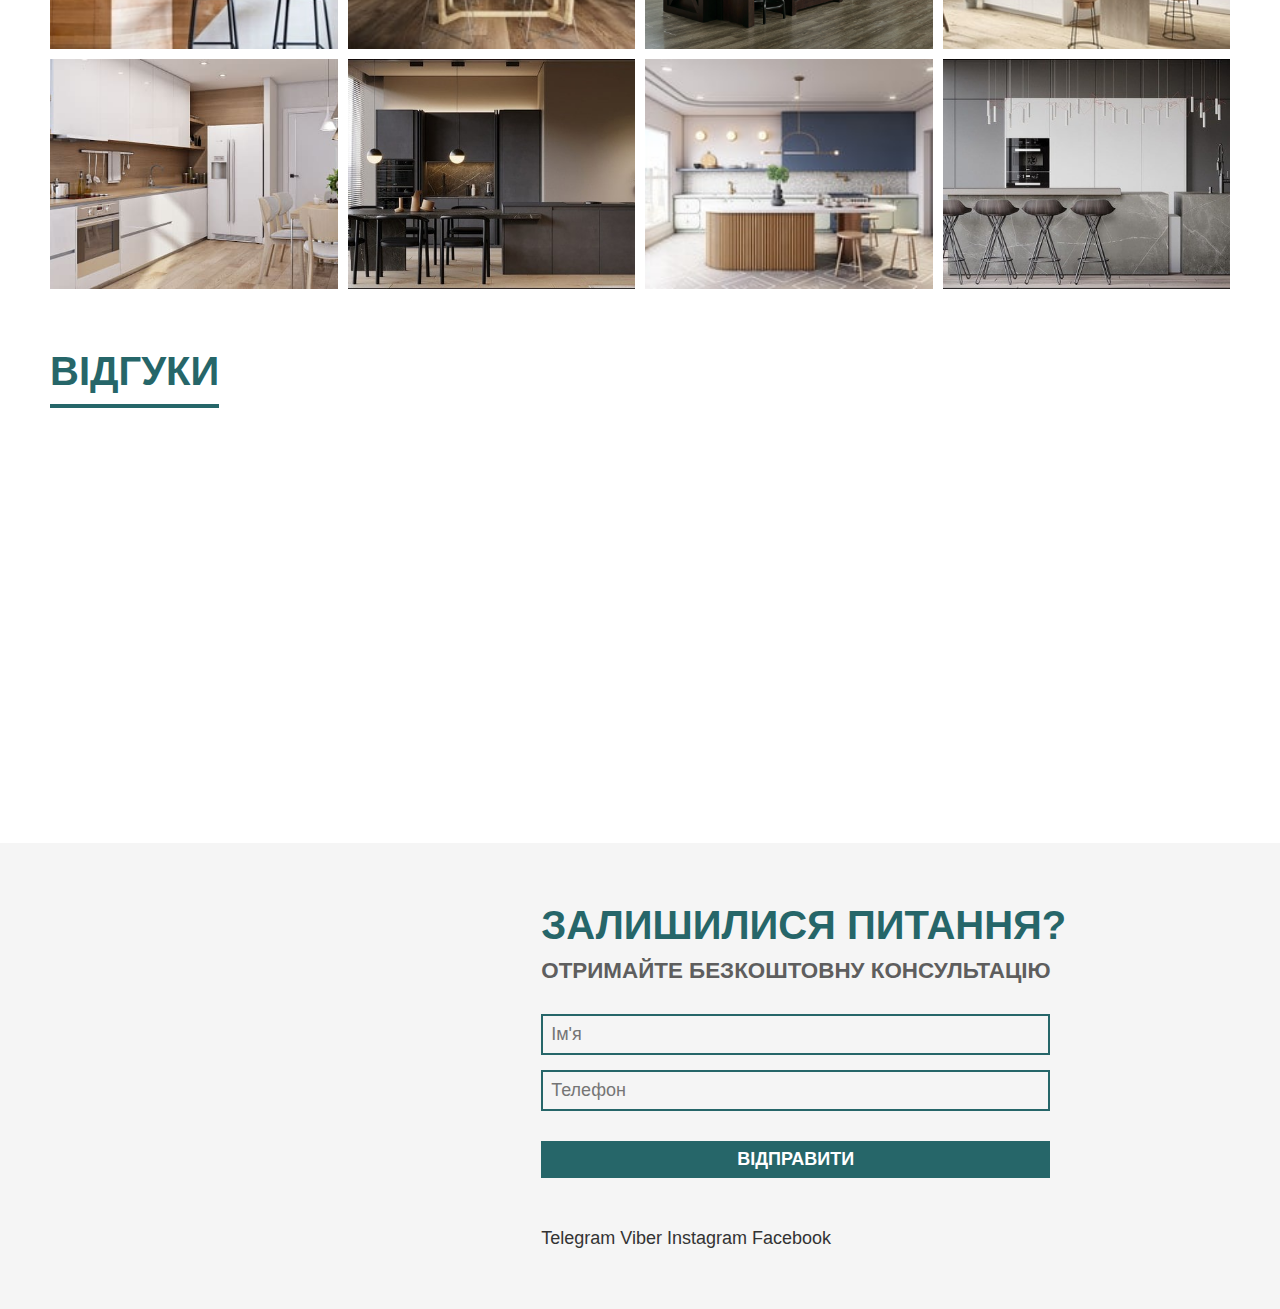
==== commit e82815c9: "update text" ====
--- a/index.html
+++ b/index.html
@@ -108,7 +108,7 @@
                             </p>
                         </div>
 
-                        <button class="btn btn-default btn-toggle">Show More</button>
+                        <button class="btn btn-default btn-toggle">Детальніше</button>
                     </div>
                 </div>
 
@@ -279,7 +279,7 @@
         <section class="section-forms" id="forms">
             <div class="container">
                 <div class="img-wrapper">
-                    <img src="img/form.png" alt="">
+                    <img src="img/form2.jpg" alt="">
                 </div>
 
                 <div class="content-wrapper">
--- a/css/styles.css
+++ b/css/styles.css
@@ -492,6 +492,7 @@
     padding-bottom: 60px;
 }
 
+
 .section-forms .title {
     border: 0;
     font-size: 2.5rem;
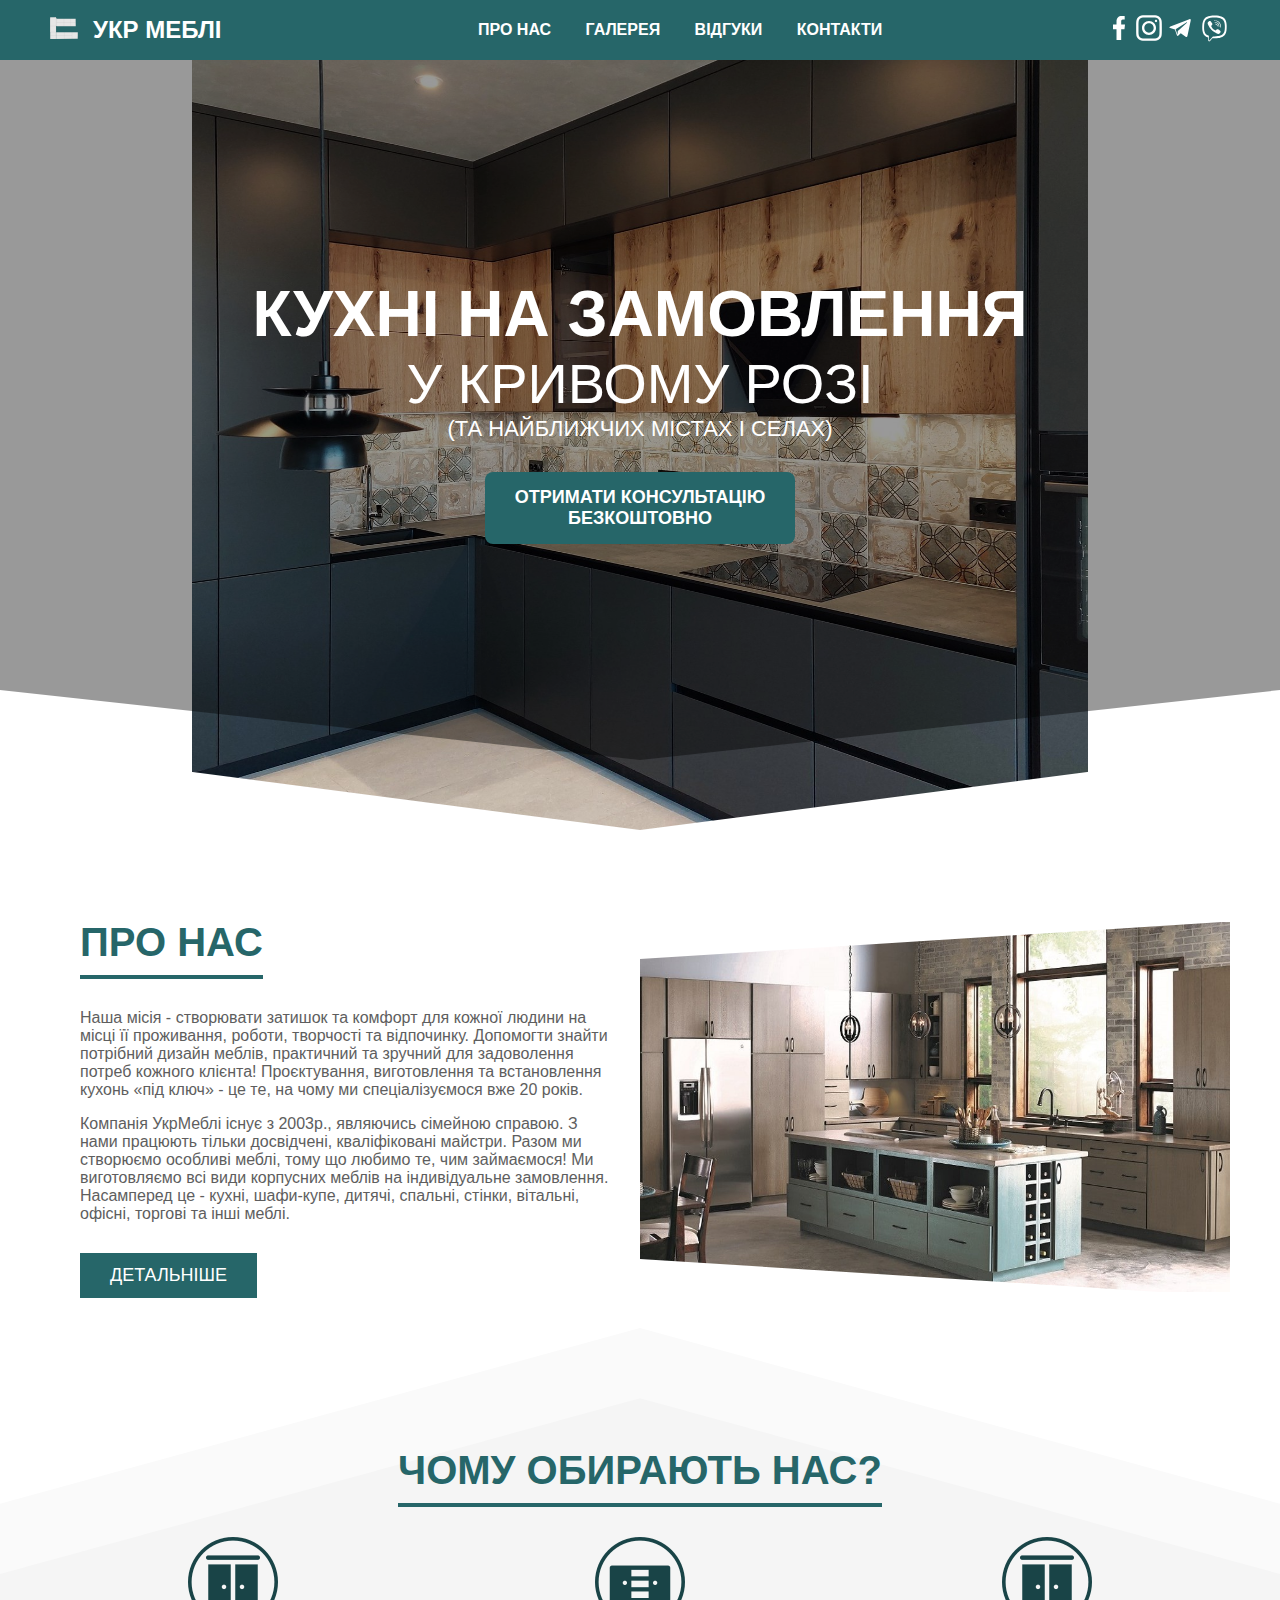
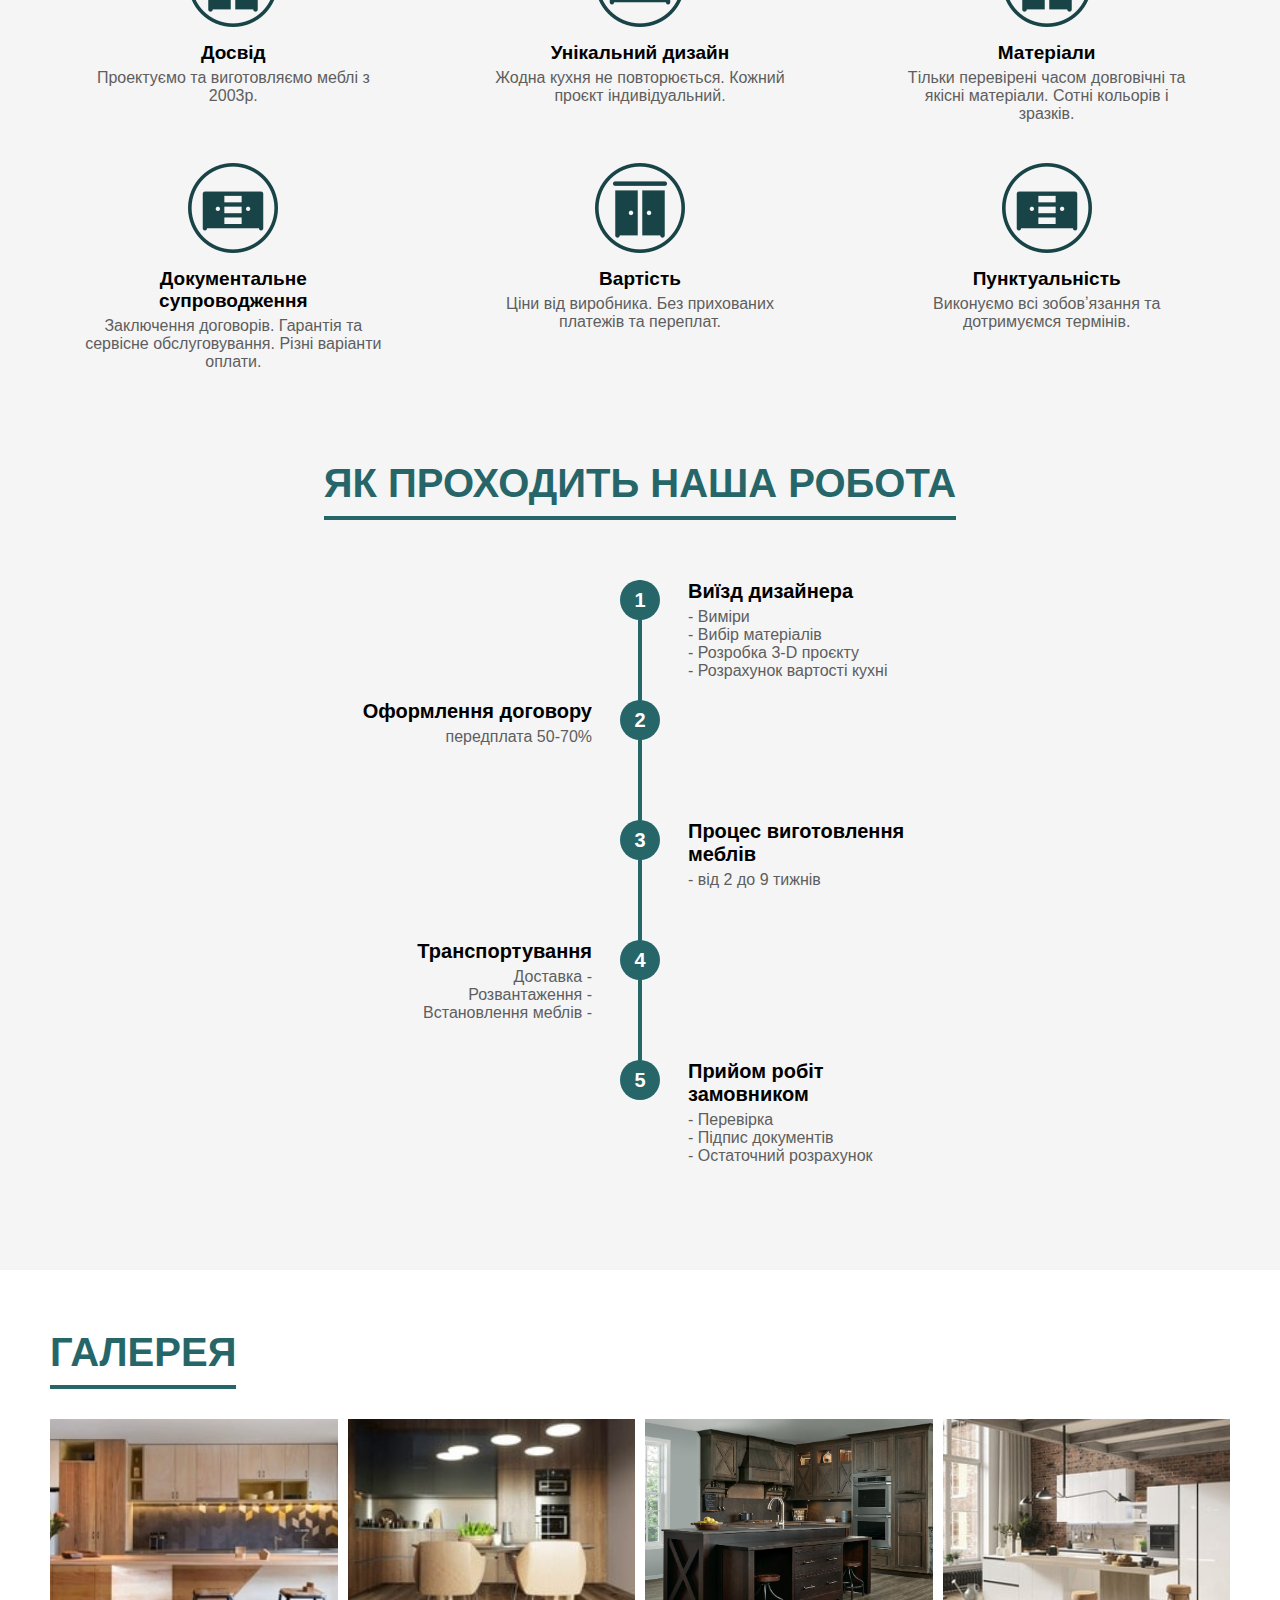
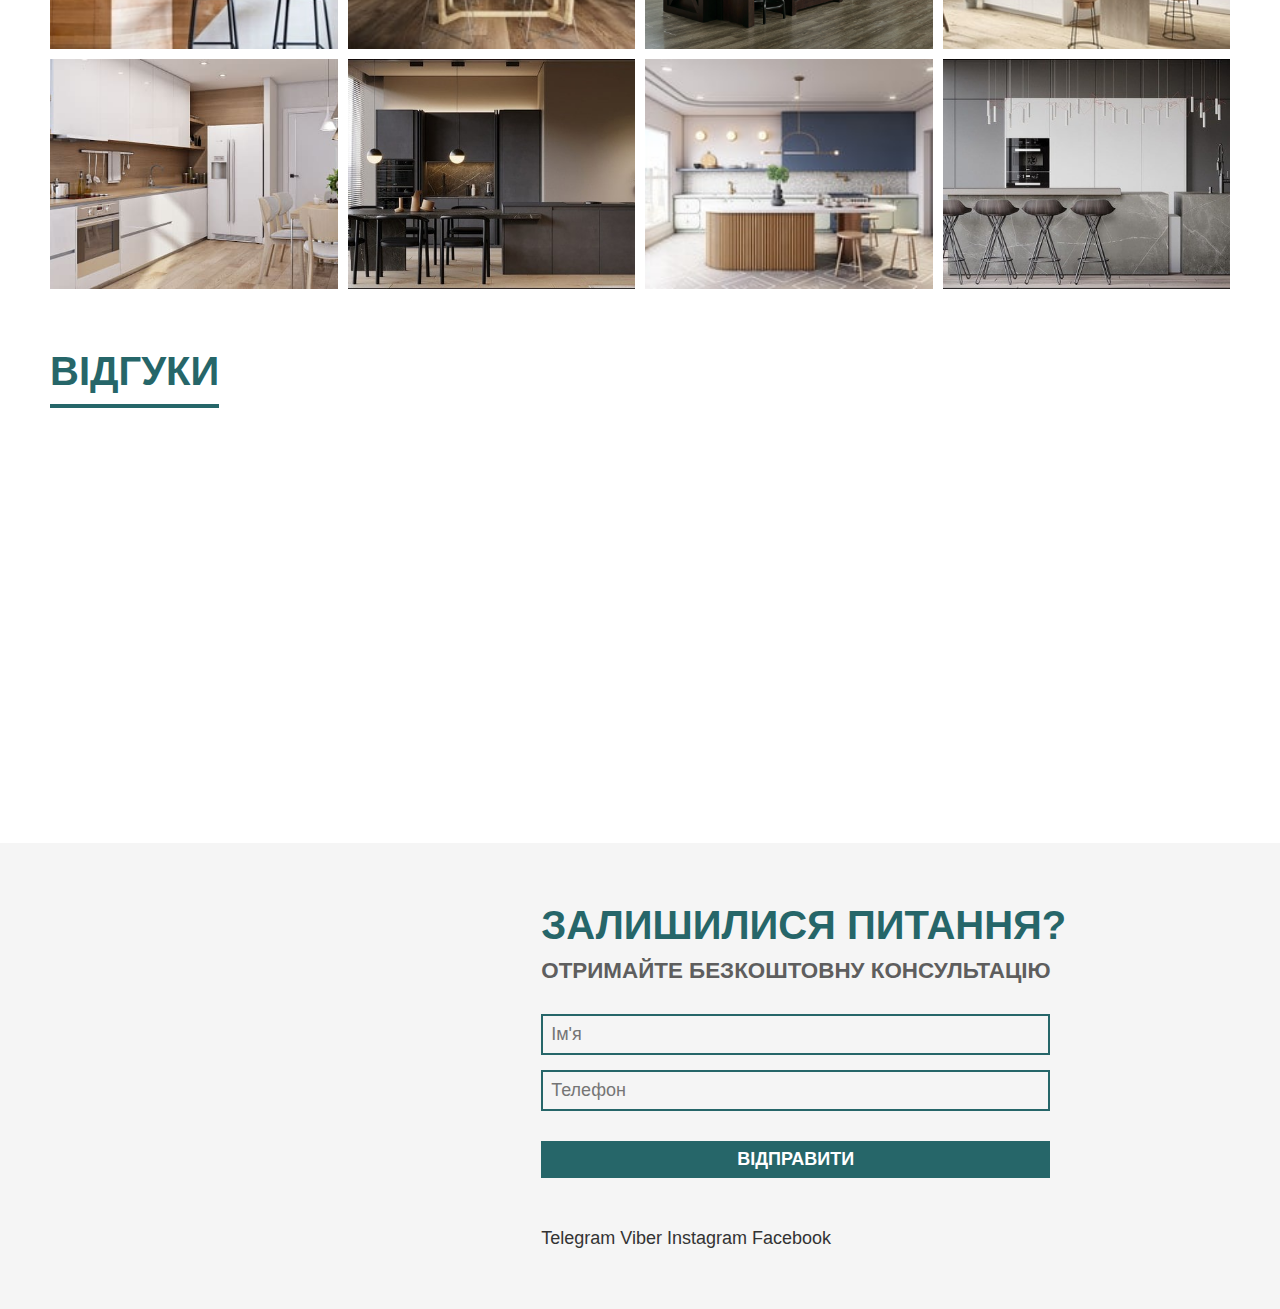
==== commit abcd3125: "add mobule menu" ====
--- a/index.html
+++ b/index.html
@@ -13,7 +13,7 @@
 <body>
     <div class="main-container">
         <div class="bg-wrapper">
-            <header class="section-header">
+            <header class="section-header " id="mobile-menu">
                 <div class="container">
                     <a href="#" class="logo">
                         <div class="img-wrapper">
@@ -22,21 +22,25 @@
                         <h2>Укр Mеблі</h2>
                     </a>
 
-                    <nav class="mobile-menu navigation">
-                        <a href="#about">ПРО НАС</a>
-                        <a href="#gallery">ГАЛЕРЕЯ</a>
-                        <a href="#reviews">ВІДГУКИ</a>
-                        <a href="#forms">КОНТАКТИ</a>
-                    </nav>
-
-                    <nav class="contacts">
-                        <a href=""><img class="icon facabook" src="img/icons/facebook-white.svg" alt=""></a>
-                        <a href=""><img class="icon" src="img/icons/instagram-white.svg" alt=""></a>
-                        <a href=""><img class="icon" src="img/icons/telegram-white.svg" alt=""></a>
-                        <a href=""><img class="icon viber" src="img/icons/viber-white.svg" alt=""></a>
-                    </nav>
-
-                    <button class="btn btn-mobile-menu">mobile menu</button>
+                    <div class="mobile-menu-body">
+                        <nav class="mobile-menu navigation">
+                            <a href="#about">ПРО НАС</a>
+                            <a href="#gallery">ГАЛЕРЕЯ</a>
+                            <a href="#reviews">ВІДГУКИ</a>
+                            <a href="#forms">КОНТАКТИ</a>
+                        </nav>
+
+                        <nav class="contacts">
+                            <a href="https://www.facebook.com/Proslavleniye" target="_blank"><img class="icon facabook"
+                                    src="img/icons/facebook-white.svg" alt=""></a>
+                            <a href="https://www.instagram.com/ukrmebli.biz" target="_blank"><img class="icon"
+                                    src="img/icons/instagram-white.svg" alt=""></a>
+                            <a href=""><img class="icon" src="img/icons/telegram-white.svg" alt=""></a>
+                            <a href=""><img class="icon viber" src="img/icons/viber-white.svg" alt=""></a>
+                        </nav>
+                    </div>
+
+                    <button class="btn btn-mobile-menu"></button>
                 </div>
             </header>
 
@@ -48,6 +52,8 @@
                     <a href="#forms" class="btn btn-default">отримати консультацію<br> безкоштовно</a>
                 </div>
             </main>
+
+            <!--<video autoplay muted loop class="bg-video" src="video/bg_video3.mp4"></video>-->
         </div>
 
         <section class="section-about" id="about">
@@ -260,7 +266,7 @@
             <div class="container">
                 <h2 class="title">ВІДГУКИ</h2>
 
-                <iframe width="560" height="315" src="https://www.youtube.com/embed/pd4b3PVSa7Y?si=iCB_bqNSQVbkwMMy"
+                <iframe height="315" src="https://www.youtube.com/embed/pd4b3PVSa7Y?si=iCB_bqNSQVbkwMMy"
                     title="YouTube video player" frameborder="0"
                     allow="accelerometer; autoplay; clipboard-write; encrypted-media; gyroscope; picture-in-picture; web-share"
                     allowfullscreen></iframe>
--- a/css/styles.css
+++ b/css/styles.css
@@ -70,11 +70,24 @@
 }
 
 .bg-wrapper {
-    background: url(../img/bg-main.jpg) top no-repeat;
-    background-size: cover;
+    background: url(../img/bg_100.jpg) center no-repeat;
+    background-size: contain;
+    background-size: 70% 100%;
+    position: relative;
+    overflow: hidden;
 
     clip-path: polygon(0% 90%, 0% 0%, 100% 0%, 100% 90%, 50% 100%);
     padding-bottom: 70px;
+}
+
+.bg-wrapper .bg-video {
+    position: absolute;
+    left: 0;
+    top: 0;
+    width: 100%;
+    height: 100%;
+    object-fit: cover;
+    z-index: -1;
 }
 
 .btn-default {
@@ -106,6 +119,13 @@
 .section-header .logo {
     max-width: 130px;
     color: #fff;
+}
+
+.section-header .mobile-menu-body {
+    display: flex;
+    align-items: center;
+    width: 65%;
+    justify-content: space-between;
 }
 
 .section-header .navigation a {
@@ -133,7 +153,20 @@
 
 .section-header .btn-mobile-menu {
     display: none;
-}
+    width: 24px;
+    height: 24px;
+    background: url(../img/icons/menu.svg) no-repeat;
+    background-size: cover;
+}
+
+.section-header.active .btn-mobile-menu {
+    background: url(../img/icons/close.svg) no-repeat;
+    background-size: cover;
+}
+
+
+
+
 
 .section-header .contacts {
     display: flex;
@@ -178,6 +211,7 @@
     text-transform: uppercase;
     font-size: 6rem;
     color: #fff;
+    text-align: center;
 }
 
 .section-main h2 {
@@ -471,6 +505,8 @@
 .section-reviews iframe {
     margin: 30px auto;
     display: block;
+    max-width: 500px;
+    width: 100%;
 }
 
 /********************
@@ -566,3 +602,116 @@
 }
 
 /* End: Dropdown Text */
+
+
+@media screen and (max-width: 1300px) {
+    .section-main h1 {
+        font-size: 4rem;
+    }
+
+    .section-main h2 {
+        font-size: 3.5rem;
+    }
+}
+
+@media screen and (max-width: 960px) {
+    .title {
+        font-size: 1.5rem;
+    }
+
+    .section-main .container {
+        min-height: 75vh;
+    }
+
+    .section-header {
+        position: relative;
+        top: 0;
+        z-index: 10;
+        width: 100%;
+    }
+
+    .section-header .btn-mobile-menu {
+        display: block;
+    }
+
+
+    .section-header .mobile-menu-body {
+        position: absolute;
+        left: 0%;
+        top: -100vh;
+        background: #266669;
+        width: 100%;
+        height: calc(100vh - 60px);
+        z-index: -1;
+        display: flex;
+        flex-direction: column;
+        justify-content: space-around;
+        align-items: center;
+        gap: 10%;
+        transition: 0.3s;
+    }
+
+    .section-header .navigation {
+        display: flex;
+        text-align: center;
+        flex-direction: column;
+        gap: 24px;
+    }
+
+    .section-header.active .mobile-menu-body {
+        top: 59px;
+    }
+
+
+    .section-header .contacts a,
+    .section-header .mobile-menu a {
+        font-size: 2rem;
+    }
+
+
+    .section-main h1 {
+        font-size: 3rem;
+    }
+
+    .section-main h2 {
+        font-size: 2.5rem;
+    }
+
+    .section-about .container {
+        flex-direction: column;
+    }
+
+    .section-benefits .card-wrapper {
+        grid-template-columns: 1fr 1fr;
+    }
+
+    .roadmap-wrapper {
+        max-width: max-content;
+    }
+
+    .roadmap-wrapper::after {
+        left: 0;
+    }
+
+    .roadmap-wrapper .item {
+        text-align: left;
+        padding-right: 0;
+        padding-left: 50px;
+    }
+
+    .roadmap-wrapper .item::after {
+        right: calc(100% - 20px);
+    }
+
+    .roadmap-wrapper .item:nth-child(odd) {
+        margin-left: 0;
+    }
+
+    .section-forms .container {
+        flex-direction: column;
+    }
+
+    .section-forms .container .img-wrapper {
+        display: none;
+    }
+}
